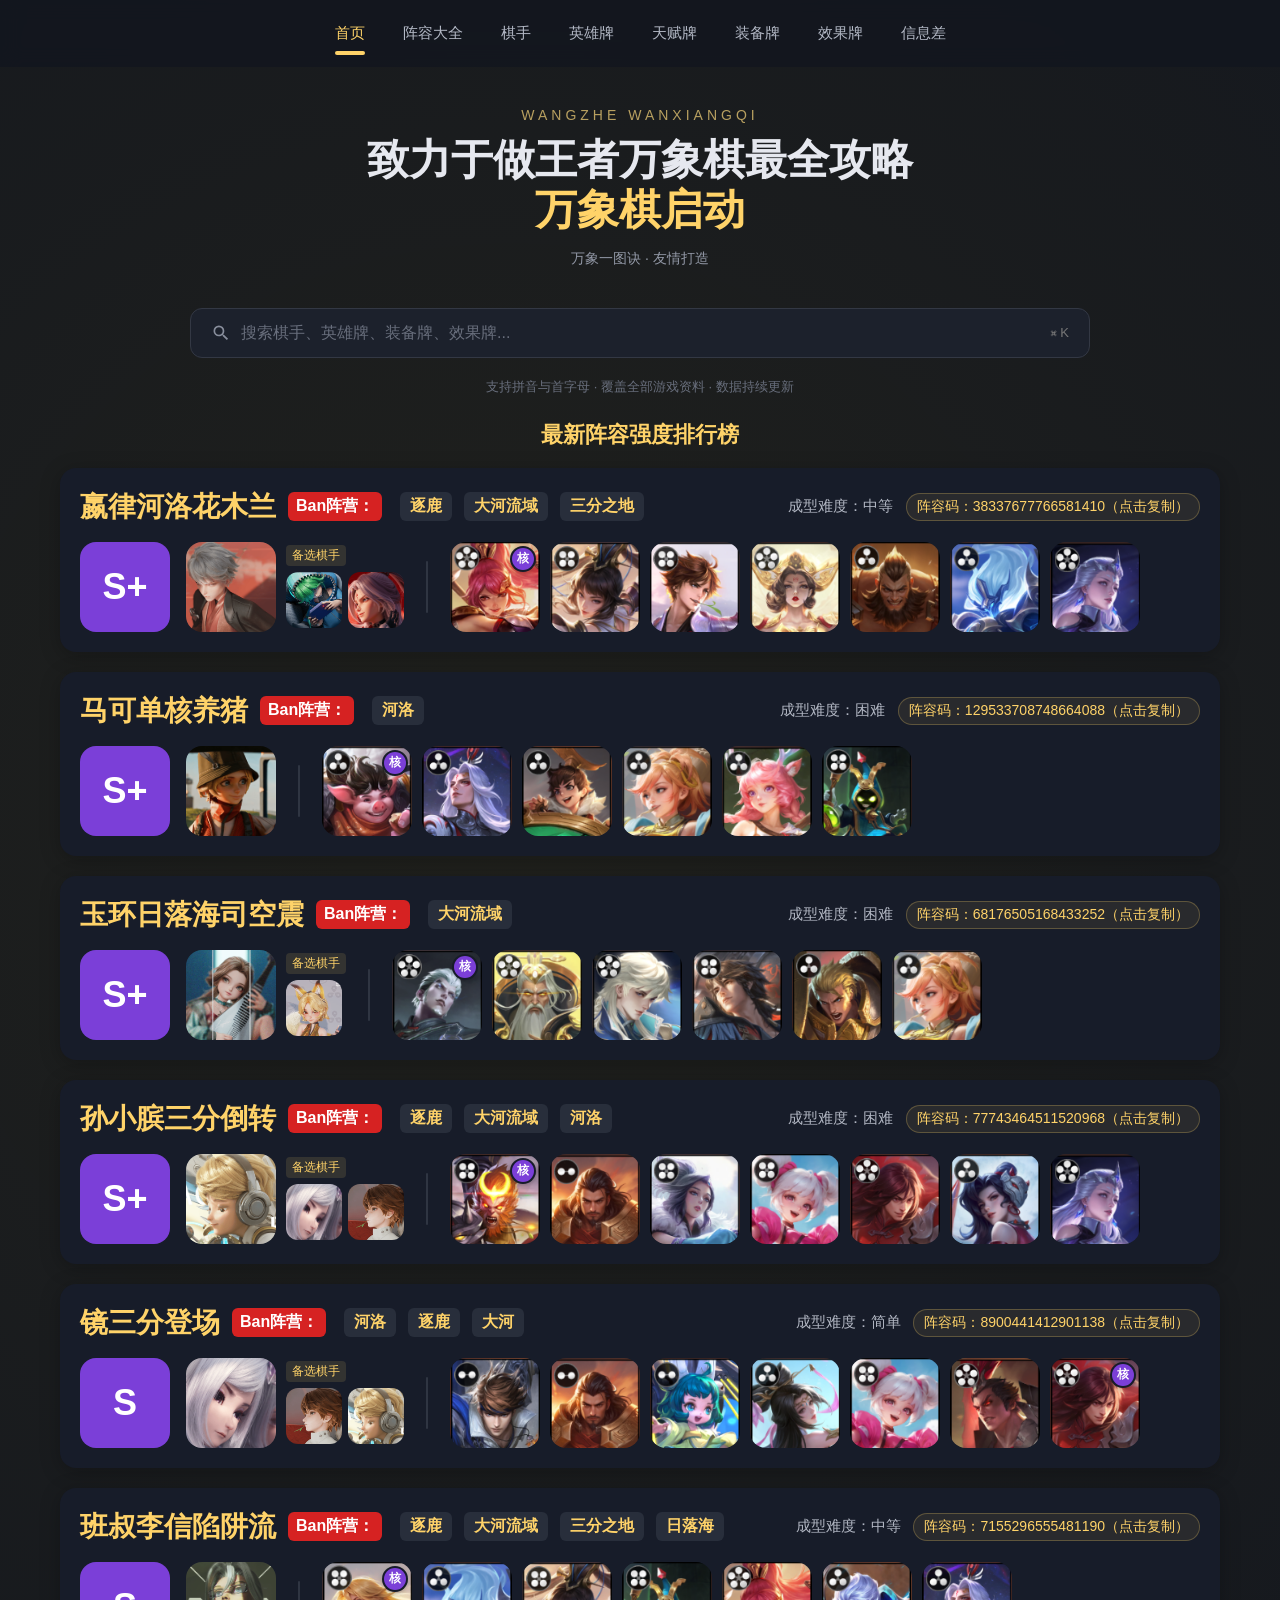
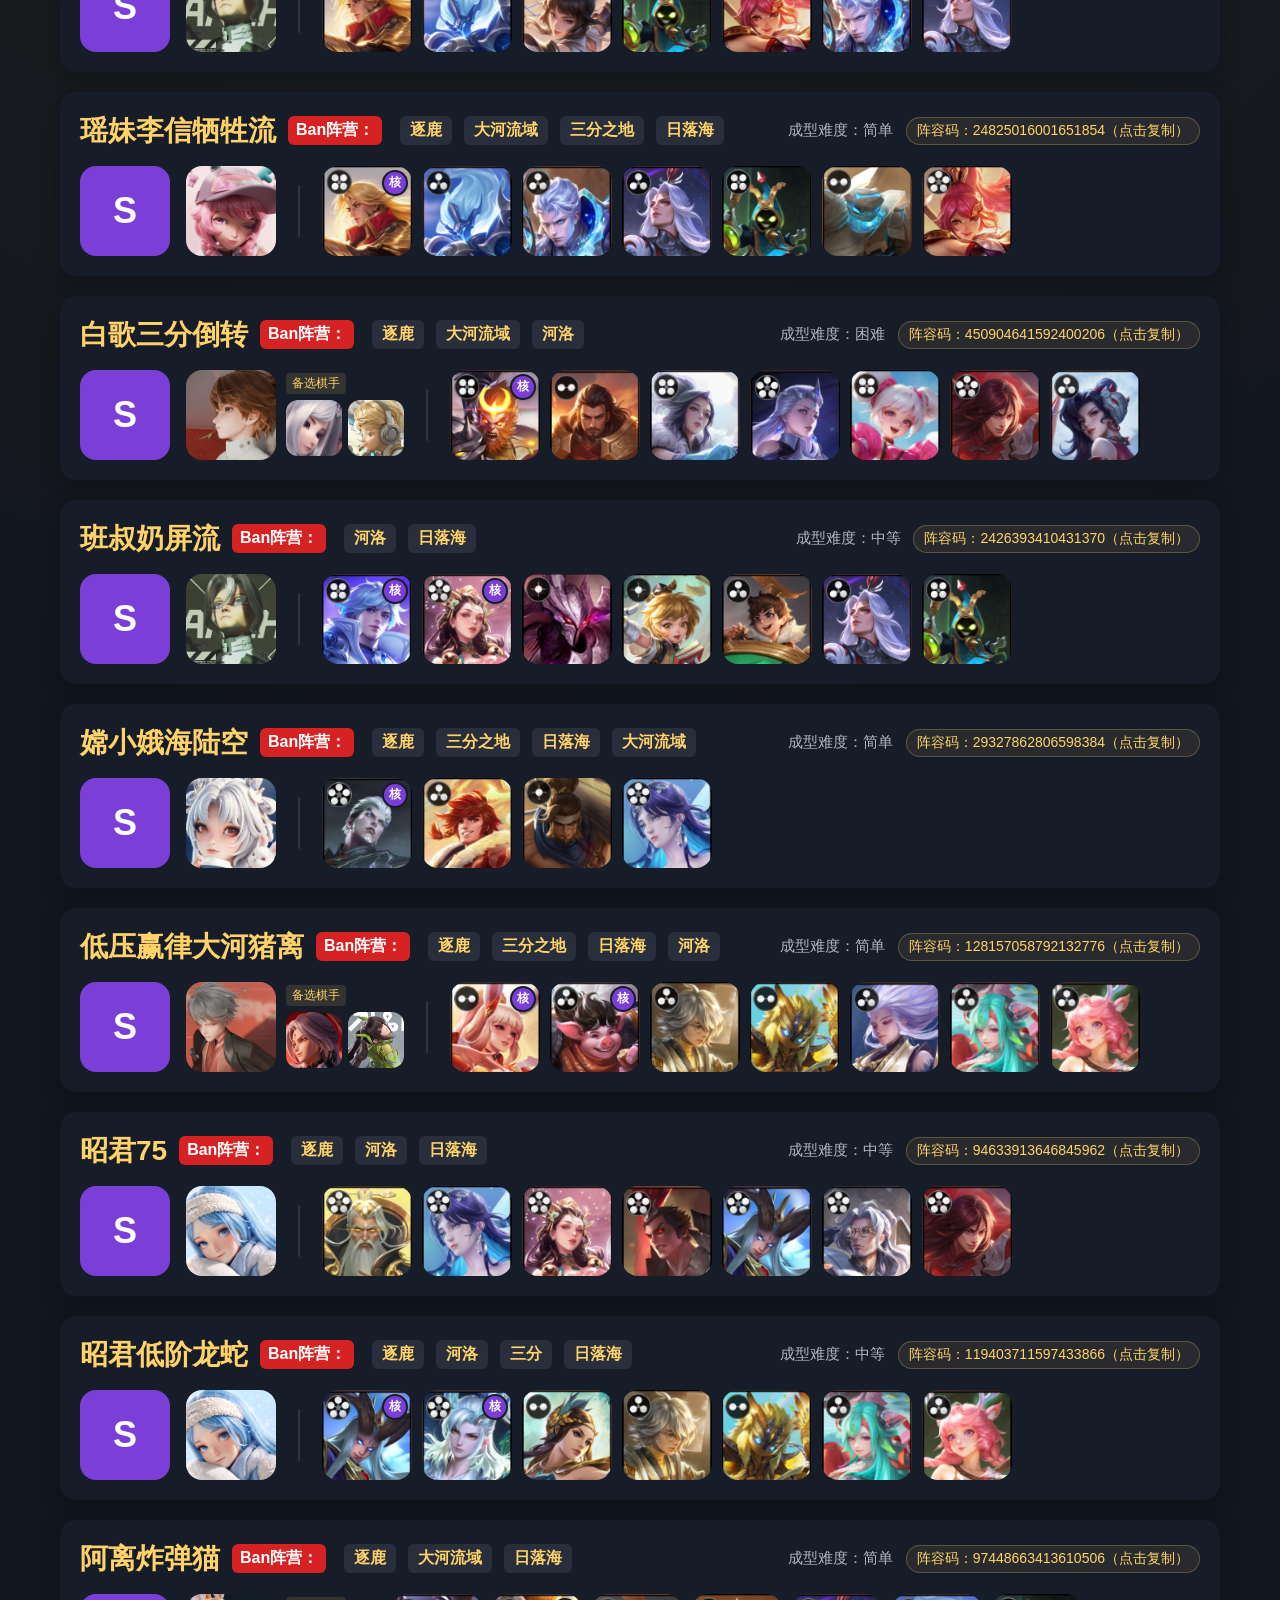
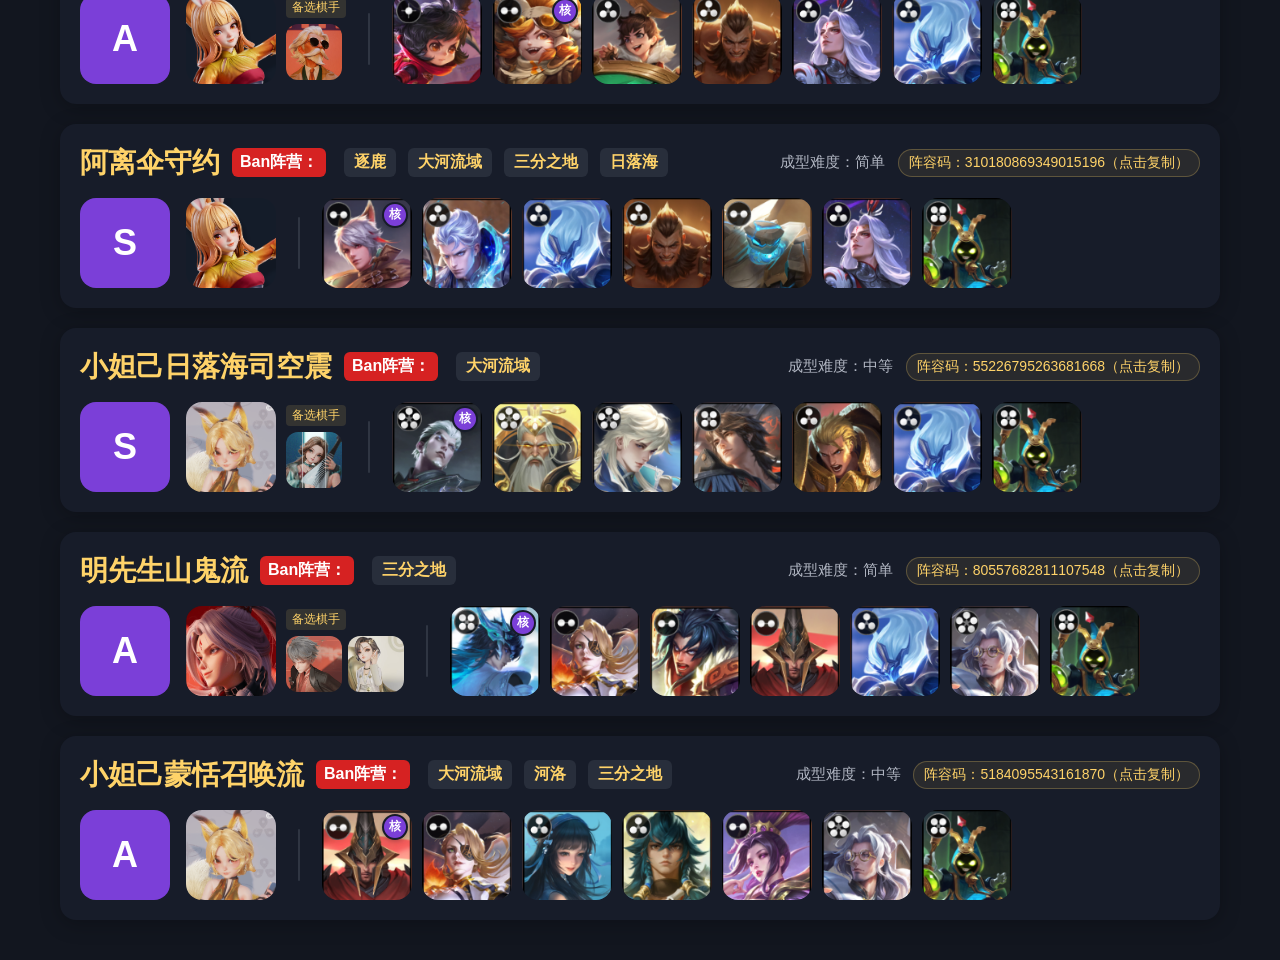
==== index.html @ 44d47d90 "Update index.html" ====
<!DOCTYPE html>
<html lang="zh-CN">
<head>
    <meta charset="UTF-8">
    <meta name="viewport" content="width=device-width, initial-scale=1.0">
    <title>王者万象棋 - 万象一图诀</title>
    <base href="./">
    <style>
        * {
            margin: 0;
            padding: 0;
            box-sizing: border-box;
            font-family: "PingFang SC", "Microsoft YaHei", sans-serif;
        }
        body {
            background-color: #12161f;
            color: #e6e8ef;
            background-image:
                radial-gradient(circle at 40% 20%, rgba(204, 164, 0, 0.08), transparent 45%);
            min-height: 100vh;
        }
        /* 顶部导航栏 */
        .top-nav-wrap {
            display: flex;
            align-items: center;
            justify-content: center;
            gap: 6px;
            padding: 16px 20px;
            background-color: rgba(18, 22, 31, 0.75);
            backdrop-filter: blur(10px);
            position: sticky;
            top:0;
            z-index:99;
        }
        .top-nav-wrap a {
            text-decoration: none;
            color: #b4b9c6;
            padding: 8px 16px;
            border-radius: 8px;
            font-size: 15px;
            transition: all 0.2s;
        }
        .top-nav-wrap a:hover {
            color: #ffd369;
            background-color: rgba(255,211,105,0.08);
        }
        .top-nav-wrap a.active {
            color: #ffd369;
            position: relative;
        }
        .top-nav-wrap a.active::after{
            content:'';
            position:absolute;
            left:16px;
            right:16px;
            bottom:-4px;
            height:4px;
            background:#ffd369;
            border-radius:99px;
        }
        .container {
            max-width: 1200px;
            margin: 0 auto;
            padding: 40px 20px;
            text-align: center;
        }
        .subtitle-tag {
            color: #b8a060;
            letter-spacing: 4px;
            font-size:14px;
            margin-bottom:12px;
        }
        h1 {
            font-size: 42px;
            line-height: 1.2;
            font-weight: 600;
        }
        .yellow-text {
            color: #ffd369;
        }
        .desc-line {
            color:#9298a6;
            margin:14px 0 40px;
            font-size:14px;
        }
        /* 搜索框 */
        .search-box {
            display:flex;
            align-items:center;
            width: min(900px, 100%);
            margin:0 auto 20px;
            background: #1c212c;
            border: 1px solid #333844;
            border-radius:12px;
            padding:14px 20px;
        }
        .search-box input {
            flex:1;
            background:transparent;
            border:none;
            outline:none;
            color:#e6e8ef;
            font-size:16px;
            padding-left:10px;
        }
        .search-box input::placeholder {
            color:#686e7c;
        }
        .search-hint {
            color:#686e7c;
            font-size:13px;
            margin-bottom:24px;
        }
        .lineup-list {
            display: flex;
            flex-direction: column;
            gap:20px;
        }
        .ban-sep {
            color:#9aa0b0;
            margin:0 4px;
            font-size:16px;
        }
        .ban-title-tag {
            background:#d92424;
            color:#ffffff;
            padding:4px 10px;
            border-radius:8px;
            font-size:16px;
            font-weight:bold;
            margin-right:6px;
        }
        /* 阵容卡片 */
        .lineup-card {
            background: #171c29;
            border-radius: 16px;
            padding: 20px;
            cursor: pointer;
            transition: 0.3s ease;
            box-shadow: 0 4px 20px rgba(0,0,0,0.25);
        }
        .lineup-card:hover {
            transform: translateY(-4px);
            box-shadow: 0 10px 30px rgba(255, 211, 105, 0.15);
        }

        /* 【上层：文字信息行】 */
        .lineup-info-top {
            display: flex;
            align-items: center;
            gap:12px;
            flex-wrap: nowrap;
            margin-bottom:16px;
        }
        .lineup-name {
            font-size:28px;
            font-weight:bold;
            color:#ffd369;
            white-space: nowrap;
        }
        .ban-title-tag {
            background-color:#d62222;
            color:#fff;
            padding:4px 8px;
            border-radius:6px;
            font-weight:bold;
        }
        .ban-item {
            padding:4px 10px;
            background:#282e3b;
            border-radius:6px;
            color:#ffd369;
            font-weight: 700;
        }
        .lineup-meta {
            color:#b1b6c2;
            font-size:15px;
            margin-left:auto;
            white-space: nowrap;
        }
               .copy-code {
            display: inline-flex;
            align-items: center;
            gap:6px;
            font-size: 14px;
            color: #ffd369;
            background: rgba(255, 211, 105, 0.08);
            border: 1px solid rgba(255, 211, 105, 0.25);
            padding: 4px 10px;
            border-radius: 999px;
            cursor: pointer;
            white-space: nowrap;
            transition: all 0.2s;
        }
        .copy-code:hover {
            background: rgba(255, 211, 105, 0.16);
            text-decoration: none;
        }
        .copy-code.copied {
            border-color: #39d977;
            background: rgba(57, 217, 119, 0.12);
            color: #69ff94;
        }
        .copy-normal, .copy-success {
            display: inline-flex;
            align-items: center;
            gap:4px;
        }
        .copy-success {
            display: none;
        }
        .copy-code.copied .copy-normal {
            display: none;
        }
        .copy-code.copied .copy-success {
            display: inline-flex;
        }

        /* 【下层：横向一行：强度 + 棋手组 + 英雄组】 */
        .lineup-bottom-row {
            display: flex;
            align-items: center;
            gap:16px;
        }
        /* S+强度方块 */
        .lineup-rank {
            width:90px;
            height:90px;
            flex-shrink:0;
            background:#7b3fd8;
            border-radius:16px;
            display:flex;
            align-items:center;
            justify-content:center;
            font-size:36px;
            font-weight:900;
            color:#fff;
        }
        /* 棋手区域：主棋手 + 备选棋手 */
        .player-group {
            display:flex;
            align-items:center;
            gap:10px;
            flex-shrink:0;
        }
        .main-player {
            width:90px;
            height:90px;
            border-radius:16px;
            overflow:hidden;
        }
        .main-player img {
            width:100%;
            height:100%;
            object-fit:cover;
        }
        .alternate-col {
            display:flex;
            flex-direction:column;
            gap:6px;
        }
        .alternate-player-label {
            background:rgba(255,211,105,0.12);
            color:#ffd369;
            font-size:12px;
            padding:2px 6px;
            border-radius:4px;
            text-align:center;
            width:fit-content;
        }
        .alternate-wrap {
            display:flex;
            gap:6px;
        }
        .alt-player {
            width:56px;
            height:56px;
            border-radius:12px;
            overflow:hidden;
        }
        .alt-player img {
            width:100%;
            height:100%;
            object-fit:cover;
        }
        /* 分割线样式 */
        .hero-divider {
            width: 2px;
            height: 52px;
            background: #2f3542;
            border-radius: 1px;
            flex-shrink: 0;
            margin:0 6px;
        }
        /* 英雄区域，自动占满剩余宽度 */
        .hero-row {
            display:flex;
            gap:10px;
            flex:1;
            justify-content:flex-start;
            align-items:center;
        }
        .mini-hero {
            width:90px;
            height:90px;
            border-radius:16px;
            overflow:hidden;
            position:relative;
            flex-shrink:0;
        }
        .mini-hero img {
            width:100%;
            height:100%;
            object-fit:cover;
        }
      .mini-hero.core::after {
    content:"核";
    position:absolute;
    top: 6px;
    right: 6px;
    width:22px;
    height:22px;
    background:#7b3fd8;
    color:#fff;
    font-size:12px;
    font-weight:800;
    border-radius:50%;
    display:flex;
    align-items:center;
    justify-content:center;
    z-index: 20;
    box-shadow: 0 0 0 2px #171c29, 0 2px 6px rgba(0, 0, 0, 0.4);
}

        /* ====================== 弹窗样式（和lineup.html完全一致） ====================== */
        .modal {
            position: fixed;
            inset: 0;
            background: rgba(0, 0, 0, 0.78);
            display: none;
            align-items: center;
            justify-content: center;
            z-index: 999;
            padding: 20px;
            backdrop-filter: blur(4px);
        }
        .modal-content {
            width: min(860px, 100%);
            background: #171a23;
            border: 1px solid #2a2f3d;
            border-radius: 18px;
            max-height: 92vh;
            overflow-y: auto;
            padding: 24px 28px;
            box-shadow: 0 20px 60px rgba(0, 0, 0, 0.5);
        }
        .modal-close {
            float: right;
            color: #7c8292;
            font-size: 28px;
            cursor: pointer;
            transition: 0.2s;
            line-height: 1;
        }
        .modal-close:hover {
            color: #ffd369;
        }
        .modal-top-info {
            display:flex;
            align-items:center;
            gap:14px;
            margin-bottom:18px;
        }
        .player-avatar {
            width:70px;
            height:70px;
            border-radius:14px;
            object-fit:cover;
        }
        .info-text h2 {
            color:#ffd369;
            font-size:24px;
            margin-bottom:4px;
        }
        .modal-sub {
            color:#9aa0b0;
            font-size:14px;
        }
        .modal-block {
            background: #1c212c;
            border: 1px solid #282d38;
            border-radius: 14px;
            padding: 16px 18px;
            margin-bottom: 16px;
        }
        .modal-block h4 {
            color: #ffd369;
            font-size: 15px;
            font-weight: 800;
            margin-bottom: 12px;
        }
        .empty-text {
            color:#686e7c;
        }
        .mini-hero-modal {
            width:82px;
            height:82px;
            border-radius:10px;
            overflow:hidden;
            position:relative;
            flex-shrink:0;
        }
        .mini-hero-modal img {
            width:100%;
            height:100%;
            object-fit:cover;
        }
        .mini-hero-modal.core {
            position: relative;
        }
        .mini-hero-modal.core::after {
            content: "核";
            position: absolute;
            top: -10px;
            right: -14px;
            width: 22px;
            height: 22px;
            background: #7b3fd8;
            color: #fff;
            font-size: 11px;
            font-weight: 800;
            border-radius: 50%;
            display: flex;
            align-items: center;
            justify-content: center;
            z-index: 3;
            box-shadow: 0 0 0 2px #171a23;
        }
        .hero-row-modal {
            display:flex;
            gap:12px;
            flex-wrap:wrap;
        }
        .equip-pill {
            width:44px;
            height:44px;
            border-radius:12px;
            overflow:hidden;
            border:1px solid #333844;
            background:#282e3b;
            flex-shrink:0;
        }
        .equip-pill img {
            width:100%;
            height:100%;
            object-fit:cover;
        }
        .equip-list {
            display:flex;
            gap:10px;
            flex-wrap:wrap;
        }
        .code-text {
            color:#ffd369;
            cursor:pointer;
        }
        .code-text:hover {
            text-decoration:underline;
        }
        /* 阵容组成：头像+下方名字 */
        .lineup-hero-row {
            display: flex;
            gap:12px;
            flex-wrap: wrap;
        }
        .lineup-hero-item {
            display: flex;
            flex-direction: column;
            align-items: center;
            gap:4px;
        }
        .hero-name-text {
            font-size:12px;
            color:#c7cad4;
        }
        /* 功能性英雄：左头像，右名称+描述 */
        .func-hero-list {
            display:flex;
            flex-direction: column;
            gap:14px;
        }
        .func-hero-item {
            display:flex;
            align-items: flex-start;
            gap:12px;
        }
        .func-info {
            flex:1;
        }
        .func-name {
            color:#ffd369;
            font-size:15px;
            font-weight:bold;
            margin-bottom:3px;
        }
        .func-desc {
            font-size:15px;
            color:#ffffff;
            line-height:1.7;
        }
        /* ===== 装备选择：首选、备选左右并排，不再上下分行 ===== */
        .equip-area {
          background: #1c212c;
          border: 1px solid #282d38;
          border-radius: 14px;
          padding: 16px 18px;
          margin-bottom: 16px;
        }
        .equip-area-title {
          display: flex;
          align-items: center;
          gap: 8px;
          color: #ffd369;
          font-size: 15px;
          font-weight: 800;
          margin-bottom: 14px;
        }
        .equip-area-title::before {
          content: "|";
          color: #ffd369;
          font-weight: 900;
        }
        .equip-main-row {
          display: flex;
          align-items: center;
          gap: 18px;
        }
        .equip-main-hero {
          display: flex;
          flex-direction: column;
          align-items: center;
          gap: 6px;
          flex-shrink: 0;
        }
        .equip-main-hero .mini-hero-modal {
          width: 82px;
          height: 82px;
          border-radius: 16px;
          border: 1px solid #333844;
          overflow: hidden;
          background: #282e3b;
        }
        .equip-main-hero .mini-hero-modal img {
          width: 100%;
          height: 100%;
          object-fit: cover;
        }
        .equip-main-hero .hero-name-text {
          font-size: 12px;
          color: #cfd3de;
        }
        /* 右侧：首选和备选左右并排 */
        .equip-side {
          flex: 1;
          display: flex;
          align-items: center;
          gap: 28px;
          min-width: 0;
        }
        .equip-group {
          display: flex;
          align-items: center;
          gap: 12px;
        }
        .equip-group-label {
          color: #ffd369;
          font-size: 14px;
          font-weight: 800;
          white-space: nowrap;
        }
        .equip-list-row {
          display: flex;
          align-items: center;
          gap: 12px;
          flex-wrap: nowrap;
        }
        .equip-pill {
          width: 44px;
          height: 44px;
          border-radius: 12px;
          border: 1px solid #333844;
          background: #282e3b;
          overflow: hidden;
          flex-shrink: 0;
        }
        .equip-pill img {
          width: 100%;
          height: 100%;
          object-fit: cover;
          display: block;
        }
        /* ====== 运营节奏文字统一为注意事项样式 ====== */
        .run-stage-list {
            display: flex;
            flex-direction: column;
            gap: 14px;
        }
        .stage-block {
            background: #1c212c;
            border: 1px solid #282d38;
            border-radius: 14px;
            padding: 16px 18px;
        }
        .stage-title {
            margin-bottom: 10px;
        }
        .run-stage-tag {
            display: inline-block;
            padding: 5px 14px;
            border-radius: 8px;
            background: linear-gradient(135deg, #ffd369, #ffb020);
            color: #12161f;
            font-size: 14px;
            font-weight: 800;
            box-shadow: 0 4px 10px rgba(255, 176, 32, 0.35);
            letter-spacing: 1px;
        }
        /* 运营节奏英雄图标：一排最多7个，左对齐，固定尺寸 */
        .stage-heroes {
            display: flex;
            flex-wrap: wrap;
            justify-content: flex-start;
            gap: 12px;
            align-items: flex-start;
            margin-bottom: 10px;
        }
        .hero-pill.small {
            width: 82px;
            height: 82px;
            border-radius: 10px;
            overflow: hidden;
            flex-shrink: 0;
        }
        .hero-pill.small img {
            width: 100%;
            height: 100%;
            object-fit: cover;
            display: block;
        }
        /* 运营节奏正文：跟注意事项保持一致 */
        .stage-desc {
            color: #f2f4fa;
            line-height: 1.7;
            font-size: 16px;
            margin: 0;
            padding: 0;
        }
        /* 注意事项原有样式保持，只做对齐 */
        .notice-list {
            padding-left: 22px;
            margin: 8px 0;
        }
        .notice-list li {
            color: #f2f4fa;
            line-height: 1.7;
            font-size: 16px;
            margin-bottom: 8px;
            word-break: break-word;
        }
        .position-image-box img {
            max-width:100%;
            border-radius:12px;
        }
        .position-image-placeholder {
            text-align:center;
            color:#686e7c;
            padding:20px;
        }
        /* 弹窗滚动条 */
        .modal-content::-webkit-scrollbar {
            width: 8px;
        }
        .modal-content::-webkit-scrollbar-thumb {
            background: #333844;
            border-radius: 4px;
        }
        .modal-content::-webkit-scrollbar-thumb:hover {
            background: #ffd369;
        }
        .name-code-row {
            display: flex;
            align-items: center;
            gap: 14px;
            flex-wrap: wrap;
        }
        .name-code-row h2 {
            margin: 0;
            font-size: 24px;
            color: #ffd369;
        }
        .name-code-row .code-text {
            display: inline-flex;
            align-items: center;
            gap:6px;
            font-size: 14px;
            color: #ffd369;
            background: rgba(255, 211, 105, 0.08);
            border: 1px solid rgba(255, 211, 105, 0.25);
            padding: 4px 10px;
            border-radius: 999px;
            cursor: pointer;
            white-space: nowrap;
            transition: all 0.2s;
        }
        .name-code-row .code-text:hover {
            background: rgba(255, 211, 105, 0.16);
        }
        .name-code-row .code-text.copied {
            border-color: #39d977;
            background: rgba(57, 217, 119, 0.12);
            color: #69ff94;
        }
        .code-normal, .code-success {
            display: inline-flex;
            align-items: center;
            gap:4px;
        }
        .code-success {
            display: none;
        }
        .code-text.copied .code-normal {
            display: none;
        }
        .code-text.copied .code-success {
            display: inline-flex;
        }
        /* 天赋推荐：一个统一底框包裹，内部三列 */
        .talent-board {
            background: #1e232f;
            border: 1px solid #383e4c;
            border-radius: 14px;
            padding: 16px;
            display: flex;
            justify-content: flex-start;
        }
        .talent-three-col {
            display: grid;
            grid-template-columns: repeat(3, 180px);
            gap: 16px;
            justify-content: flex-start;
            align-items: flex-start;
        }
        .talent-col-block {
            display: flex;
            flex-direction: column;
            align-items: flex-start;
            gap: 12px;
            width: 100%;
        }
        .talent-col-title {
            font-size: 14px;
            font-weight: bold;
            color: #ffd369;
            padding: 5px 12px;
            border-radius: 8px;
            display: inline-block;
            width: fit-content;
        }
        .talent-col-tong .talent-col-title {
            background: #70543c;
            color: #ffddb0;
        }
        .talent-col-yin .talent-col-title {
            background: #787c84;
            color: #e8ebf0;
        }
        .talent-col-jin .talent-col-title {
            background: #b88600;
            color: #fff8e0;
        }
        /* 重点修改：卡片横向自动换行 */
        .talent-col-cards {
            display: flex;
            flex-direction: row;
            flex-wrap: wrap;
            gap: 12px;
        }
        .talent-card-full {
            background: #1e232f;
            border-radius: 14px;
            overflow: hidden;
            border: 1px solid #383e4c;
            display: flex;
            flex-direction: column;
            width: 100%;
            max-width: 160px;
            margin: 0;
        }
        .talent-card-imgbox {
            width: 100%;
            display: flex;
            align-items: center;
            justify-content: center;
            background: #252b38;
            padding: 10px;
        }
        .talent-card-imgbox img {
            width: 100%;
            height: auto;
            object-fit: contain;
        }
        .talent-card-name {
            text-align: center;
            padding: 6px 0;
            color: #ffd369;
            font-weight: bold;
            font-size: 15px;
            background: #222733;
        }
        /* 效果牌卡片样式 */
        .effect-three-col {
            display: grid;
            grid-template-columns: repeat(auto-fill, minmax(160px,1fr));
            gap:12px;
        }
        .effect-card-full {
            background: #1e232f;
            border-radius: 14px;
            overflow: hidden;
            border: 1px solid #383e4c;
            display: flex;
            flex-direction: column;
        }
        .effect-card-imgbox {
            width: 100%;
            display: flex;
            align-items: center;
            justify-content: center;
            background: #252b38;
            padding: 6px;
        }
        .effect-card-imgbox img {
            width: 100%;
            height: auto;
            object-fit: contain;
        }
        .effect-card-name {
            text-align: center;
            padding: 4px 0;
            color: #ffd369;
            font-weight: bold;
            font-size: 14px;
            background: #222733;
        }
        /* 解锁弹窗 */
        #lockModal{
            position:fixed;
            inset:0;
            background:rgba(0,0,0,0.75);
            z-index:9999;
            display:flex;
            align-items:center;
            justify-content:center;
            display: none;
        }
        #lockModal.show{
            display:flex;
        }
        #lockModal .lock-inner{
            background:#171a23;
            border:1px solid #2a2f3d;
            border-radius:18px;
            padding:28px;
            width:min(420px,90%);
        }
        #lockModal h3{
            color:#ffd369;
            margin-bottom:16px;
            text-align:center;
        }
        #lockModal p{
            color:#b4b9c6;
            margin-bottom:14px;
            text-align:center;
        }
        #lockModal #codeInput{
            width:100%;
            padding:12px 14px;
            background:#1c212c;
            border:1px solid #333844;
            border-radius:10px;
            color:#fff;
            outline:none;
            margin-bottom:14px;
        }
        #lockModal #tipText{
            color:#ff7777;
            font-size:14px;
            margin-bottom:14px;
            text-align:center;
        }
        #lockModal #unlockBtn{
            width:100%;
            padding:12px;
            background:#ffd369;
            color:#12161f;
            border:none;
            border-radius:10px;
            font-weight:bold;
            cursor:pointer;
        }
    </style>
</head>
<body>
<div id="mainContent">
    <div class="top-nav-wrap">
        <a href="./index.html" class="active">首页</a>
        <a href="./lineup.html">阵容大全</a>
        <a href="./player.html">棋手</a>
        <a href="./hero-card.html">英雄牌</a>
        <a href="./talent.html">天赋牌</a>
        <a href="./equip.html">装备牌</a>
        <a href="./effect.html">效果牌</a>
        <a href="./info-gap.html">信息差</a>
    </div>
    <div class="container">
        <div class="subtitle-tag">WANGZHE WANXIANGQI</div>
        <h1>致力于做王者万象棋最全攻略
            <br>
            <span class="yellow-text">万象棋启动</span>
        </h1>
        <div class="desc-line">万象一图诀 · 友情打造</div>
        <div class="search-box">
            <svg width="20" height="20" viewBox="0 0 24 24" fill="#888e9c">
                <path d="M15.5 14h-.79l-.28-.27A6.471 6.471 0 0016 9.5 6.5 6.5 0 109.5 16c1.61 0 3.09-.59 4.23-1.57l.27.28v.79l5 4.99L20.49 19l-4.99-5zm-6 0C7.01 14 5 11.99 5 9.5S7.01 5 9.5 5 14 7.01 14 9.5 11.99 14 9.5 14z"/>
            </svg>
            <input type="text" placeholder="搜索棋手、英雄牌、装备牌、效果牌...">
            <span style="color:#777; font-size:13px;">⌘ K</span>
        </div>
        <div class="search-hint">支持拼音与首字母 · 覆盖全部游戏资料 · 数据持续更新</div>
        <div style="margin: 0 0 10px;">
            <h3 style="font-size:22px;color:#ffd369;margin-bottom:18px;text-align:center;">最新阵容强度排行榜</h3>
        </div>
        <!-- 修改这里的数字，逗号分隔，就是首页要展示的阵容ID -->
        <div id="homeShowIdList" style="display:none">1,7,2,3,77,8,9,10,13,11,17,5,6,60,12,18,39,30</div>
        <div class="lineup-list" id="homeTopList"></div>
    </div>
    <script src="./app.js"></script>
    <script>
        (function(){
            const navLinks = document.querySelectorAll('.top-nav-wrap a');
            const currentPath = location.pathname.split('/').pop() || 'index.html';
            navLinks.forEach(link => {
                link.classList.remove('active');
                const href = link.getAttribute('href').replace('./','');
                if(href === currentPath){
                    link.classList.add('active');
                }
            })
        })();
    </script>
    <script>
        let lineupList = [];
        let currentLineup = null;
        let modalDom = null;
        let modalInner = null;
        function closeModal(){
            if(!modalDom) return;
            modalDom.style.display = 'none';
        }

        async function loadLineupJson() {
            try {
                modalDom = document.querySelector('.modal');
                modalInner = document.querySelector('#modalBody');
                modalDom.addEventListener('click', function(e){
                    if(e.target === modalDom){
                        closeModal();
                    }
                })
                const res = await fetch("./lineup.json");
                lineupList = await res.json();
                renderHomeTopRank();
            } catch (err) {
                console.error("加载 lineup.json 失败：", err);
                const wrap = document.getElementById('homeTopList');
                if(wrap) wrap.innerHTML = `<p style="color:#ff8888">❌ 阵容数据加载失败，请检查 lineup.json 文件路径</p>`;
            }
        }

        async function copyCode(ele, rawCode) {
            const realCode = rawCode.split("（")[0];
            try {
                await navigator.clipboard.writeText(realCode)
                ele.classList.add('copied');
                setTimeout(()=>{ele.classList.remove('copied');}, 1800);
            } catch (e) {
                alert("复制失败，请手动复制：" + realCode)
            }
        }

        function buildCard(item){
            const div = document.createElement('div');
            div.className = "lineup-card";
            div.dataset.id = item.id;

            let banHtml = '';
            if(Array.isArray(item["ban位"]) && item["ban位"].length > 0){
                banHtml = `<span class="ban-title-tag">Ban阵营：</span>`
                    + item["ban位"].map(b=>`<span class="ban-item">${b}</span>`).join('');
            }

            let heroHtml = '';
            if(Array.isArray(item.heroList)){
                heroHtml = item.heroList.map(h=>`
             <div class="mini-hero ${h.isCore ? 'core' : ''}">
                 <img src="${h.img}" alt="${h.name}">
             </div>
         `).join('');
            }

            let alternatePlayerHtml = '';
            if(Array.isArray(item.alternatePlayer) && item.alternatePlayer.length > 0){
                alternatePlayerHtml = `
             <div class="alternate-col">
                 <div class="alternate-player-label">备选棋手</div>
                 <div class="alternate-wrap">
                     ${item.alternatePlayer.map((_, idx)=>{
                         const src = item.alternatePlayerImg?.[idx] || "";
                         return `<div class="alt-player"><img src="${src}"></div>`;
                     }).join('')}
             </div>
         </div>
         `;
            }

            div.innerHTML = `
         <div class="lineup-info-top">
             <div class="lineup-name">${item.name}</div>
             ${banHtml}
             <div class="lineup-meta">
                 成型难度：${item.hard} &nbsp;
                 <span class="copy-code" data-code="${item.lineupCode}">
                    <span class="copy-normal">阵容码：${item.lineupCode}</span>
                    <span class="copy-success">✅已复制</span>
                 </span>
             </div>
         </div>
         <div class="lineup-bottom-row">
             <div class="lineup-rank">${item.rank}</div>
             <div class="player-group">
                 <div class="main-player">
                     <img src="${item.playerImg}" alt="">
                 </div>
                 ${alternatePlayerHtml}
             </div>
             <div class="hero-divider"></div>
             <div class="hero-row">
                 ${heroHtml}
             </div>
         </div>
     `;

            const copySpan = div.querySelector('.copy-code');
            copySpan.onclick = (e)=>{
                e.stopPropagation();
                copyCode(copySpan, item.lineupCode);
            }
            div.onclick = ()=>{
                openLineupModal(item);
            }
            return div;
        }
function openLineupModal(item){
    currentLineup = item;

    let heroHtml = '';
    if(Array.isArray(item.heroList)){
        heroHtml = item.heroList.map(h=>`
     <div class="mini-hero-modal ${h.isCore ? 'core' : ''}">
         <img src="${h.img}" alt="${h.name}">
     </div>`
        ).join('');
    }

    let backupHeroHtml = '';
    if(Array.isArray(item.backupHeroList)){
        backupHeroHtml = item.backupHeroList.map(h=>`
     <div class="mini-hero-modal">
         <img src="${h.img}" alt="${h.name}">
     </div>`
        ).join('');
    }

    let functionalHeroHtml = '';
    if(Array.isArray(item.funcHeroList) && item.funcHeroList.length>0){
        functionalHeroHtml = item.funcHeroList.map(h=>`
            <div class="func-hero-item">
                <img class="mini-hero-modal" src="${h.img}" alt="${h.name}">
                <div class="func-info">
                    <div class="func-name">${h.name}</div>
                    <div class="func-desc">${h.desc}</div>
                </div>
            </div>
        `).join('');
    }else{
        functionalHeroHtml = `<p class="empty-text">暂无</p>`;
    }


    let equipFirstHtml = '';
    if(Array.isArray(item.equipFirst)){
        equipFirstHtml = item.equipFirst.map(e=>`
     <div class="equip-pill">
         <img src="${e.img}" alt="${e.name}">
     </div>`
        ).join('');
    }
    let equipSecondHtml = '';
    if(Array.isArray(item.equipSecond)){
        equipSecondHtml = item.equipSecond.map(e=>`
     <div class="equip-pill">
         <img src="${e.img}" alt="${e.name}">
     </div>`
        ).join('');
    }

    let talentTongCardHtml = '';
    if(Array.isArray(item.talentTong) && item.talentTong.length>0){
       talentTongCardHtml = item.talentTong.map(t=>`
    <div class="talent-card-full">
        <div class="talent-card-imgbox">
            <img src="${t.img}" alt="${t.name}">
        </div>
        <div class="talent-card-name">${t.name}</div>
    </div>`).join('');
    }else{
        talentTongCardHtml = `<p class="empty-text">暂无</p>`;
    }
    let talentYinCardHtml = '';
    if(Array.isArray(item.talentYin) && item.talentYin.length>0){
        talentYinCardHtml = item.talentYin.map(t=>`
        <div class="talent-card-full">
            <div class="talent-card-imgbox">
                <img src="${t.img}" alt="${t.name}">
            </div>
            <div class="talent-card-name">${t.name}</div>
        </div>`).join('');
    }else{
        talentYinCardHtml = `<p class="empty-text">暂无</p>`;
    }
    let talentJinCardHtml = '';
    if(Array.isArray(item.talentJin) && item.talentJin.length>0){
        talentJinCardHtml = item.talentJin.map(t=>`
        <div class="talent-card-full">
            <div class="talent-card-imgbox">
                <img src="${t.img}" alt="${t.name}">
            </div>
            <div class="talent-card-name">${t.name}</div>
        </div>`).join('');
    }else{
        talentJinCardHtml = `<p class="empty-text">暂无</p>`;
    }

    let effectCardFullHtml = '';
    if(Array.isArray(item.effectCard) && item.effectCard.length>0){
        effectCardFullHtml = item.effectCard.map(e=>`
    <div class="effect-card-full">
        <div class="effect-card-imgbox">
            <img src="${e.img}" alt="${e.name}">
        </div>
        <div class="effect-card-name">${e.name}</div>
    </div>`).join('');
    }else{
        effectCardFullHtml = `<p class="empty-text">暂无</p>`;
    }

    let runStageHtml = '';
    if(Array.isArray(item.runStage)){
        runStageHtml = item.runStage.map(stage=>{
            let stageHeroHtml = '';
            if(Array.isArray(stage.heroList)){
                stageHeroHtml = stage.heroList.map(h=>`
             <div class="mini-hero-modal ${h.isCore ? 'core' : ''}">
                 <img src="${h.img}" alt="${h.name}">
             </div>`
                ).join('');
            }
            return `
     <div class="stage-block">
         <div class="stage-title"><span class="run-stage-tag">${stage.title}</span></div>
         <div class="stage-heroes">${stageHeroHtml || '<p class="empty-text">无</p>'}</div>
         <p class="stage-desc">${stage.desc}</p>
     </div>
     `;
        }).join('');
    }

    let banModalHtml = '';
    if(Array.isArray(item["ban位"]) && item["ban位"].length>0){
        banModalHtml = `
 <div class="modal-block">
     <h4>BAN阵营</h4>
     <div class="modal-sub">${item["ban位"].join("、")}</div>
 </div>`
    }

    let noticeHtml = "";
    if(Array.isArray(item.notice) && item.notice.length > 0){
        noticeHtml = item.notice.map(n=>`<li>${n}</li>`).join("");
    }else{
        noticeHtml = `<li>无</li>`;
    }

    const coreHero = item.heroList?.find(h=>h.isCore);

    modalInner.innerHTML = `
<span class="modal-close" onclick="closeModal();">×</span>
<div class="modal-top-info">
    <img class="player-avatar" src="${item.playerImg || ''}" alt="${item.player}">
    <div class="info-text">
        <div class="name-code-row">
            <h2>${item.name}</h2>
            <span class="code-text" onclick="copyCode(this, '${item.lineupCode || ''}')">
                <span class="code-normal">阵容码：${item.lineupCode || ''}</span>
                <span class="code-success">✅已复制</span>
            </span>
        </div>
        <div class="modal-sub">强度：${item.rank || ''} ｜ 成型难度：${item.hard || ''}</div>
    </div>
</div>
${banModalHtml}


            <div class="modal-block">
                <h4>阵容组成</h4>
                <div class="hero-row-modal">${heroHtml || '<p class="empty-text">暂无</p>'}</div>
            </div>

            <div class="modal-block">
                <h4>功能性英雄</h4>
                <div class="func-hero-list">
                    ${functionalHeroHtml}
                </div>
            </div>

            <div class="modal-block">
                <h4>打出位/备选</h4>
                <div class="hero-row-modal">${backupHeroHtml || '<p class="empty-text">暂无</p>'}</div>
            </div>

            <div class="equip-area">
                <div class="equip-area-title">装备选择</div>
                <div class="equip-main-row">
                    <div class="equip-main-hero">
                        <div class="mini-hero-modal core">
                            <img src="${coreHero?.img || ''}">
                        </div>
                        <span class="hero-name-text">${coreHero?.name || ''}</span>
                    </div>
                    <div class="equip-side">
                        <div class="equip-group">
                            <span class="equip-group-label">首选</span>
                            <div class="equip-list-row">${equipFirstHtml || '<p class="empty-text">暂无</p>'}</div>
                        </div>
                        <div class="equip-group">
                            <span class="equip-group-label">备选</span>
                            <div class="equip-list-row">${equipSecondHtml || '<p class="empty-text">暂无</p>'}</div>
                        </div>
                    </div>
                </div>
            </div>

            <div class="modal-block">
                <h4>天赋推荐</h4>
                <div class="talent-board">
                    <div class="talent-three-col">
                        <div class="talent-col-block talent-col-tong">
                            <div class="talent-col-title">铜天赋</div>
                            <div class="talent-col-cards">${talentTongCardHtml}</div>
                        </div>
                        <div class="talent-col-block talent-col-yin">
                            <div class="talent-col-title">银天赋</div>
                            <div class="talent-col-cards">${talentYinCardHtml}</div>
                        </div>
                        <div class="talent-col-block talent-col-jin">
                            <div class="talent-col-title">金天赋</div>
                            <div class="talent-col-cards">${talentJinCardHtml}</div>
                        </div>
                    </div>
                </div>
            </div>

            <div class="modal-block">
                <h4>效果牌推荐</h4>
                <div class="effect-three-col">
                    ${effectCardFullHtml}
                </div>
            </div>

            <div class="modal-block">
                <h4>运营阶段</h4>
                <div class="run-stage-list">
                    ${runStageHtml || `<p class="empty-text">暂无运营攻略</p>`}
                </div>
            </div>

            <div class="modal-block">
                <h4>注意事项</h4>
                <ul class="notice-list">
                    ${noticeHtml}
                </ul>
            </div>

            <div class="modal-block">
                <h4>站位参考</h4>
                ${item.positionImage ? `
                    <div class="position-image-box">
                        <img src="${item.positionImage}">
                    </div>
                ` : '<p class="empty-text">暂无站位图</p>'}
            </div>
            `;
    modalDom.style.display = 'flex';
}



        function renderHomeTopRank(){
            const wrap = document.getElementById('homeTopList');
            const idBox = document.getElementById('homeShowIdList');
            wrap.innerHTML = '';
            if(!idBox) return;

            const targetIds = idBox.innerText.split(',')
                .map(s=>Number(s.trim()))
                .filter(n=>!isNaN(n));

            targetIds.forEach(id=>{
                const item = lineupList.find(x=>x.id === id);
                if(!item) return;
                wrap.appendChild(buildCard(item));
            })
        }

        window.addEventListener('load', loadLineupJson);
    </script>
    <!-- 阵容弹窗 -->
<div class="modal" id="detailModal">
    <div class="modal-content">
        <div id="modalBody"></div>
    </div>
</div>

</div>
<!-- 解锁弹窗 -->
<div id="lockModal">
    <div class="lock-inner">
        <h3>访问验证</h3>
        <p>请输入解锁口令</p>
        <input id="codeInput" type="text" placeholder="输入口令">
        <div id="tipText"></div>
        <button id="unlockBtn">确认解锁</button>
    </div>
</div>

</body>
</html>
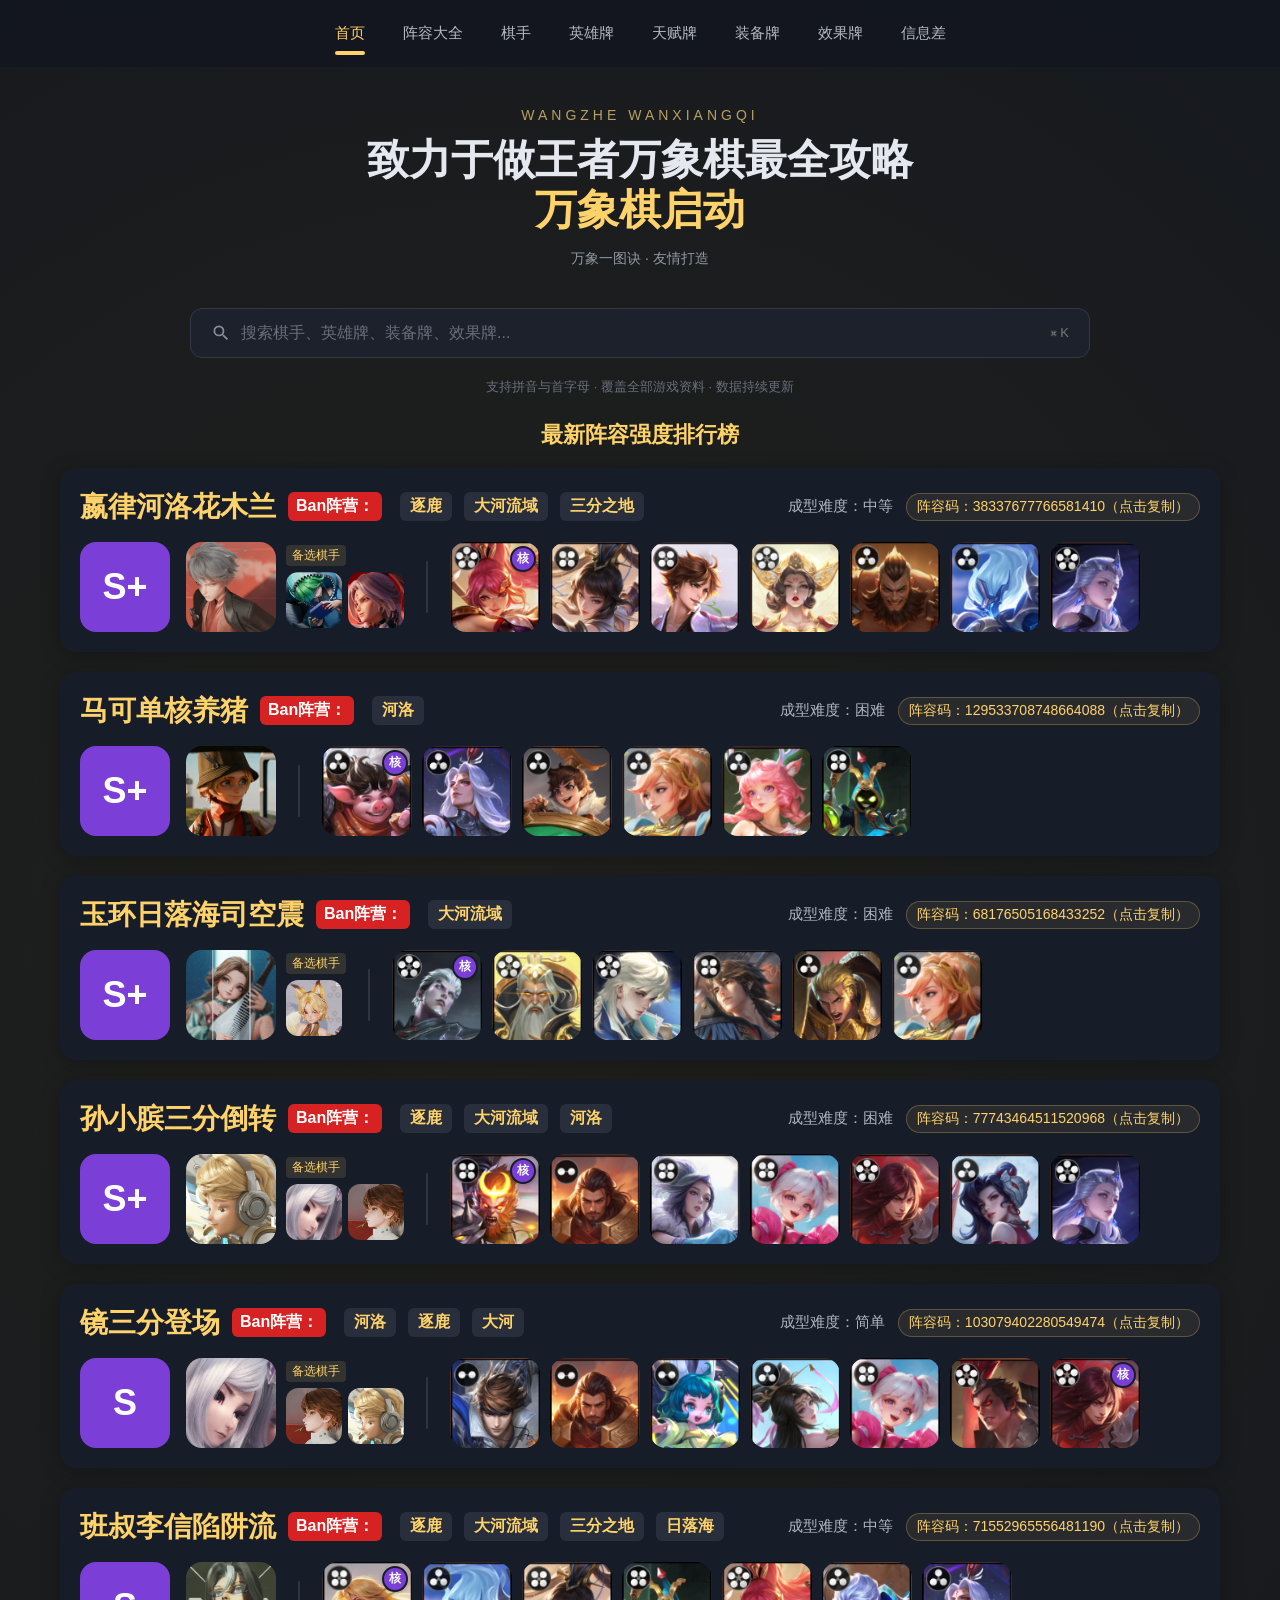
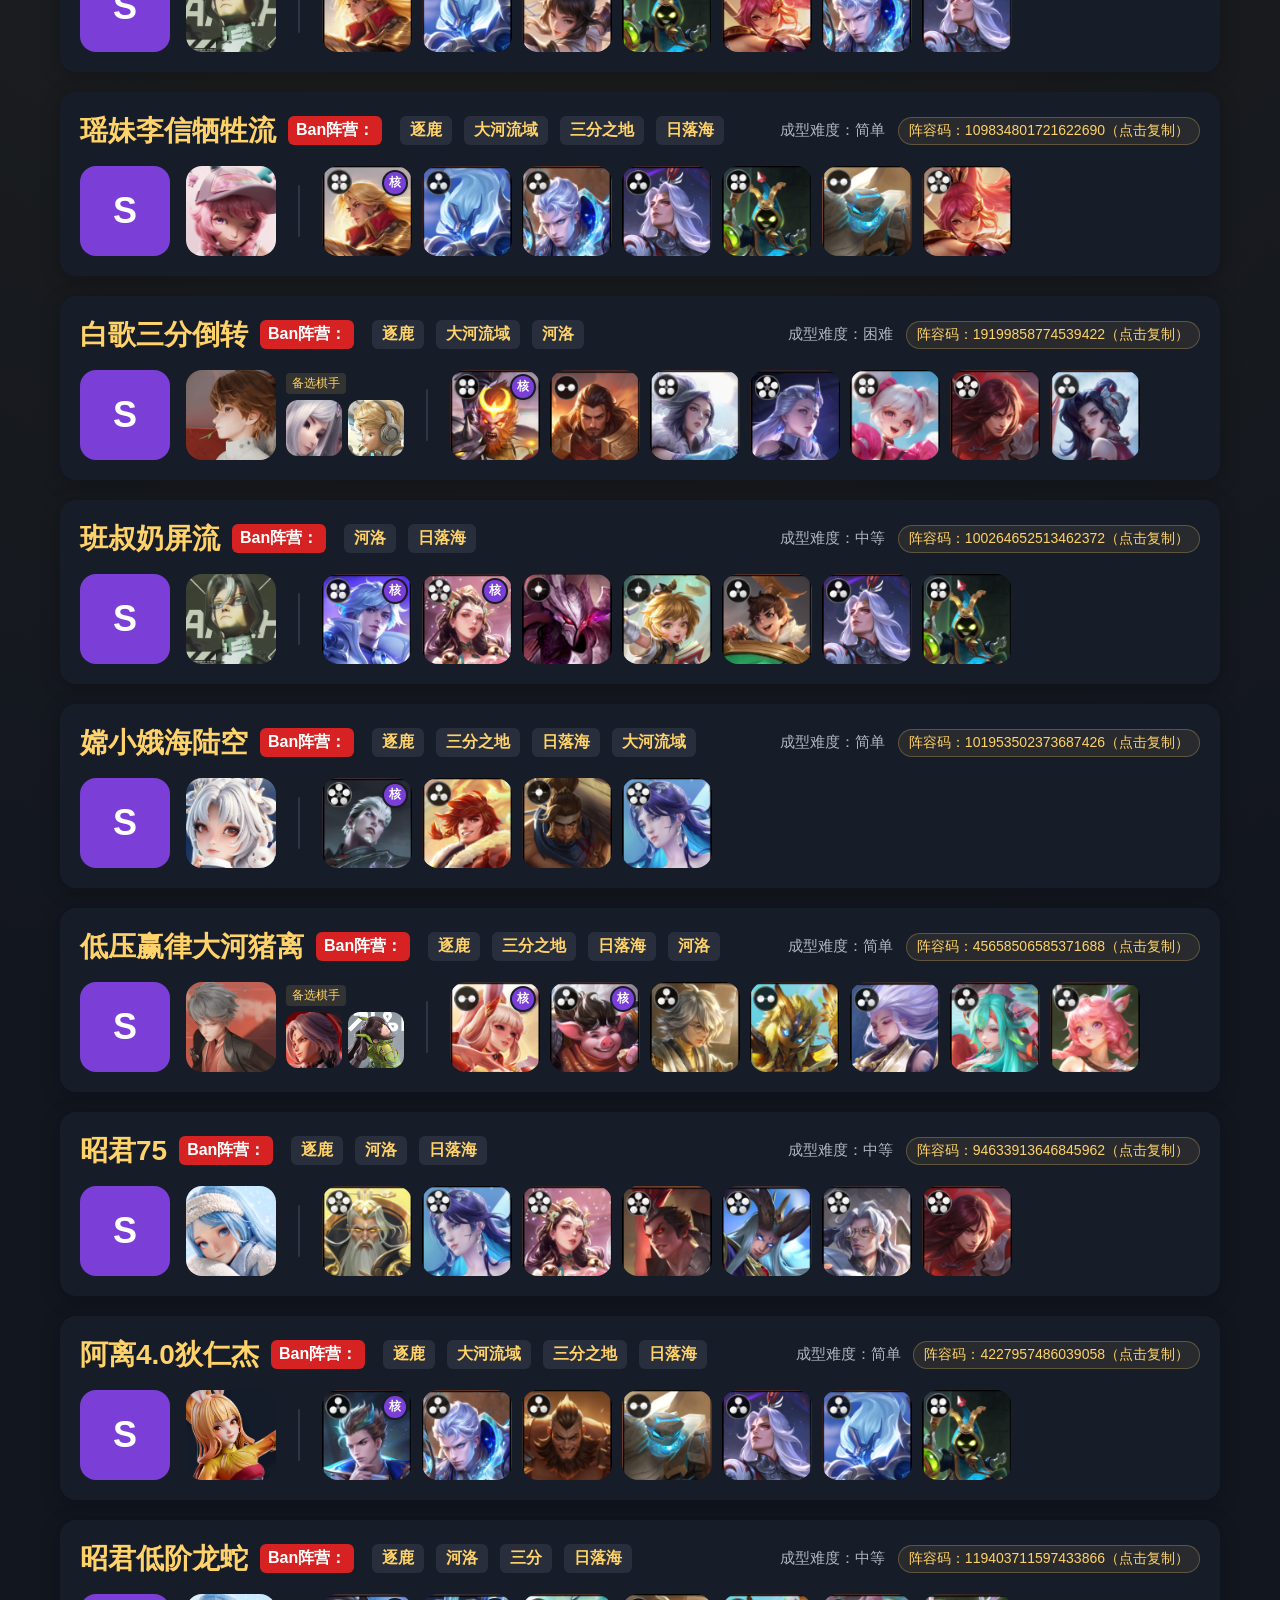
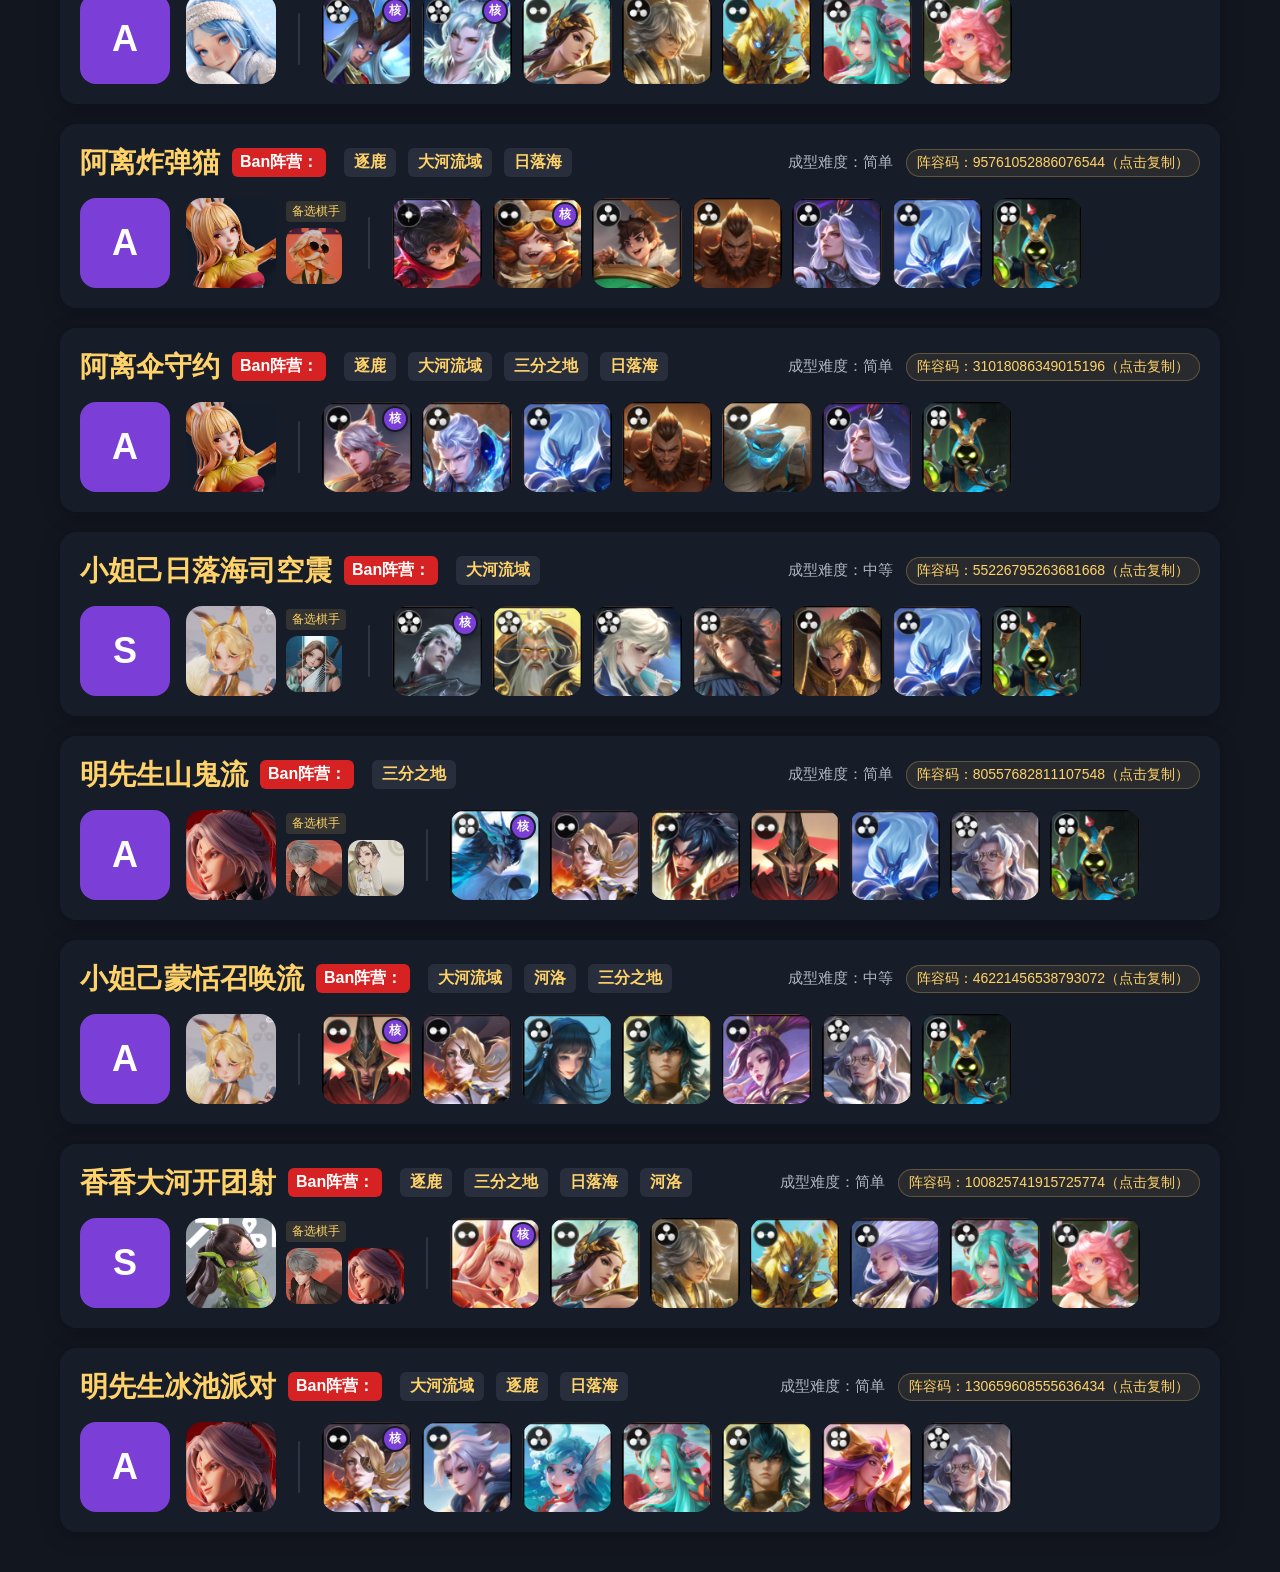
==== commit 57a5c413: "Update index.html" ====
--- a/index.html
+++ b/index.html
@@ -942,7 +942,7 @@
             <h3 style="font-size:22px;color:#ffd369;margin-bottom:18px;text-align:center;">最新阵容强度排行榜</h3>
         </div>
         <!-- 修改这里的数字，逗号分隔，就是首页要展示的阵容ID -->
-        <div id="homeShowIdList" style="display:none">1,7,2,3,77,8,9,10,13,11,17,5,6,60,12,18,39,30</div>
+        <div id="homeShowIdList" style="display:none">1,7,2,3,77,8,9,10,13,11,17,5,23,6,60,12,18,39,30,14,66</div>
         <div class="lineup-list" id="homeTopList"></div>
     </div>
     <script src="./app.js"></script>
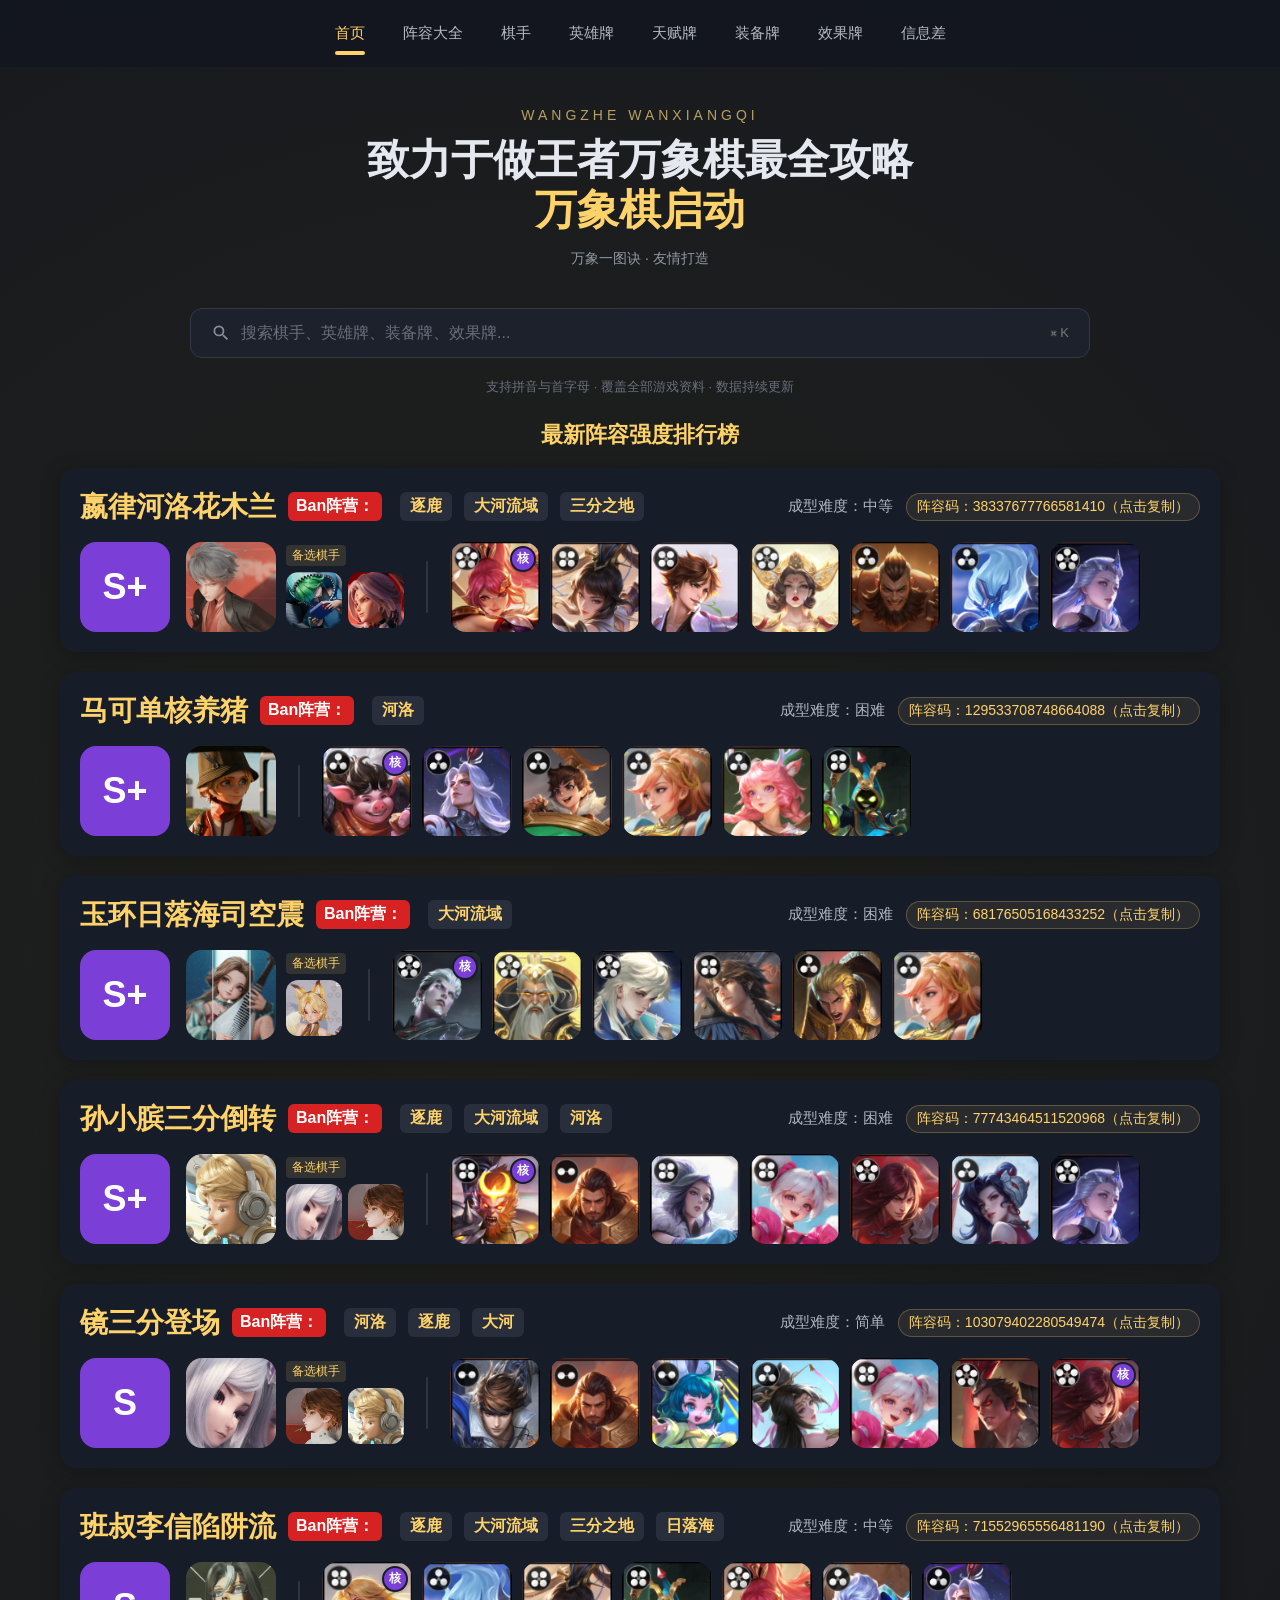
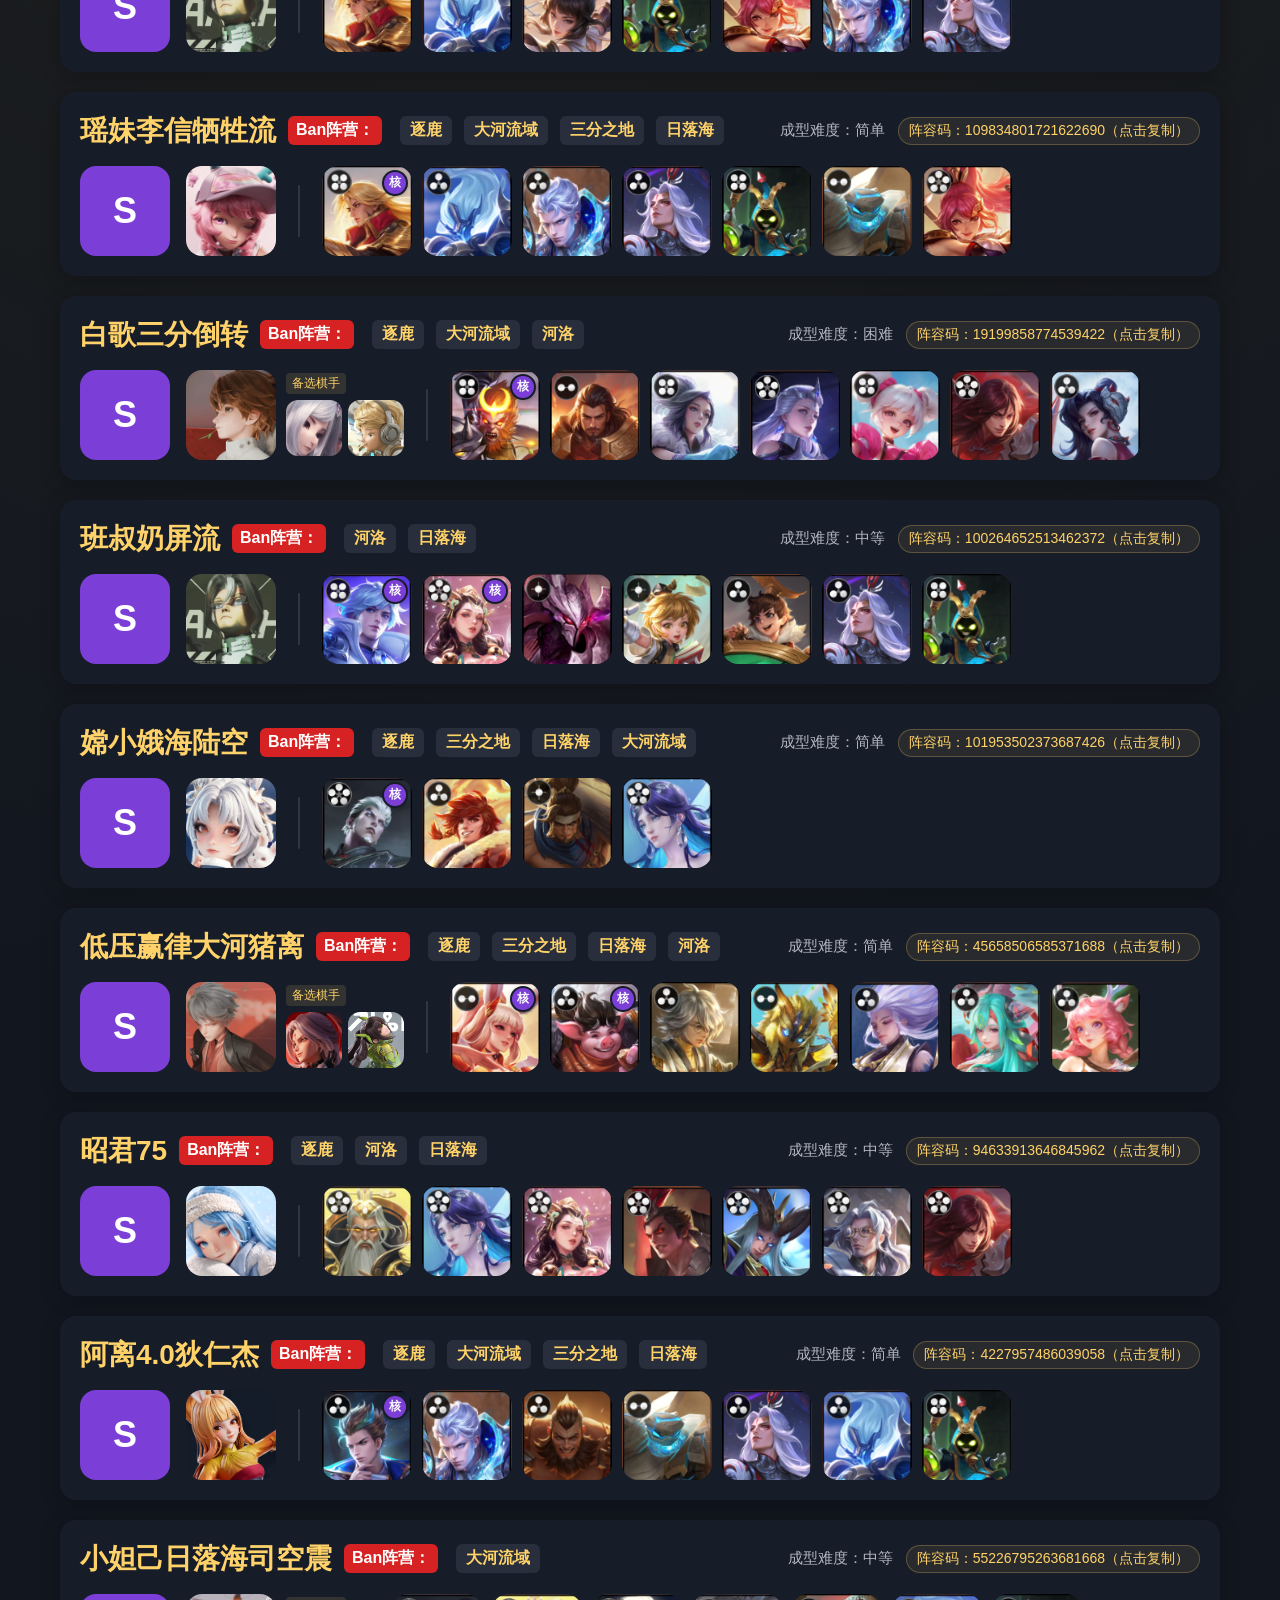
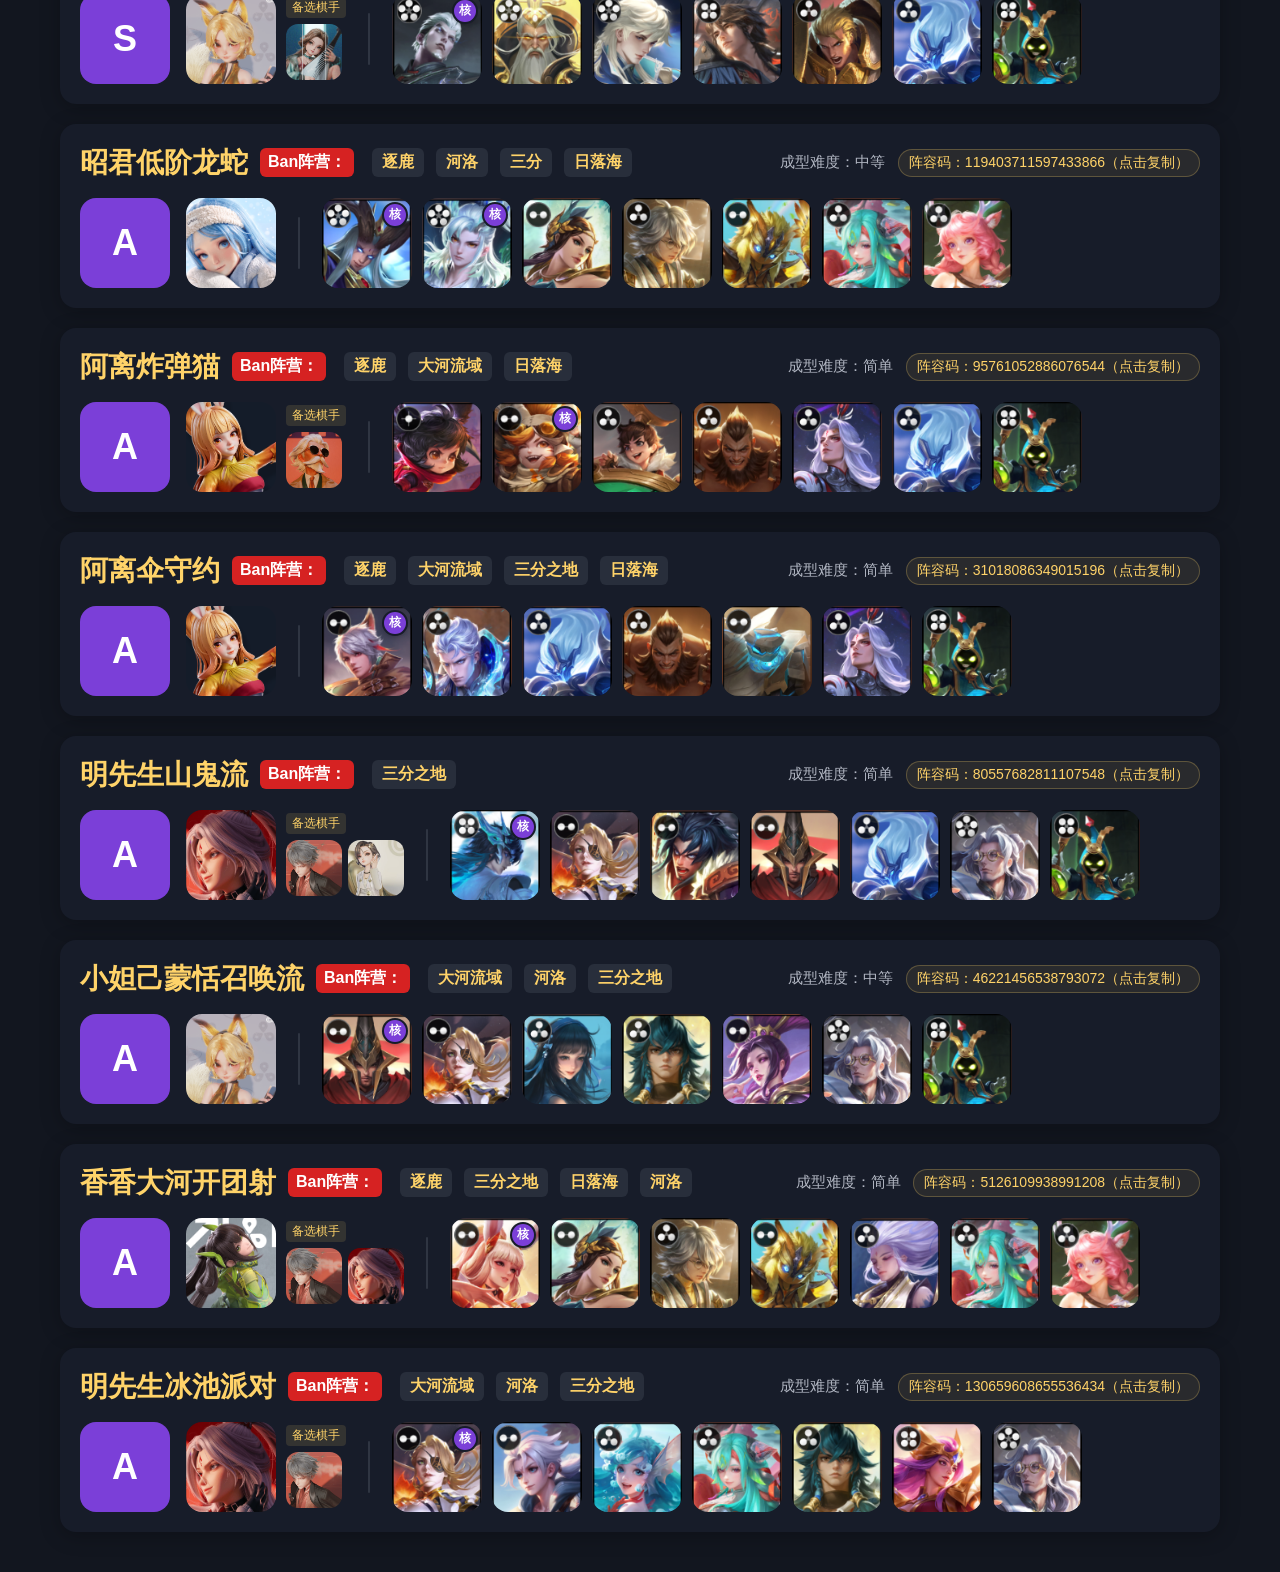
==== commit b8f6fab8: "Update index.html" ====
--- a/index.html
+++ b/index.html
@@ -942,7 +942,7 @@
             <h3 style="font-size:22px;color:#ffd369;margin-bottom:18px;text-align:center;">最新阵容强度排行榜</h3>
         </div>
         <!-- 修改这里的数字，逗号分隔，就是首页要展示的阵容ID -->
-        <div id="homeShowIdList" style="display:none">1,7,2,3,77,8,9,10,13,11,17,5,23,6,60,12,18,39,30,14,66</div>
+        <div id="homeShowIdList" style="display:none">1,7,2,3,77,8,9,10,13,11,17,5,23,18,6,60,12,39,30,14,66</div>
         <div class="lineup-list" id="homeTopList"></div>
     </div>
     <script src="./app.js"></script>
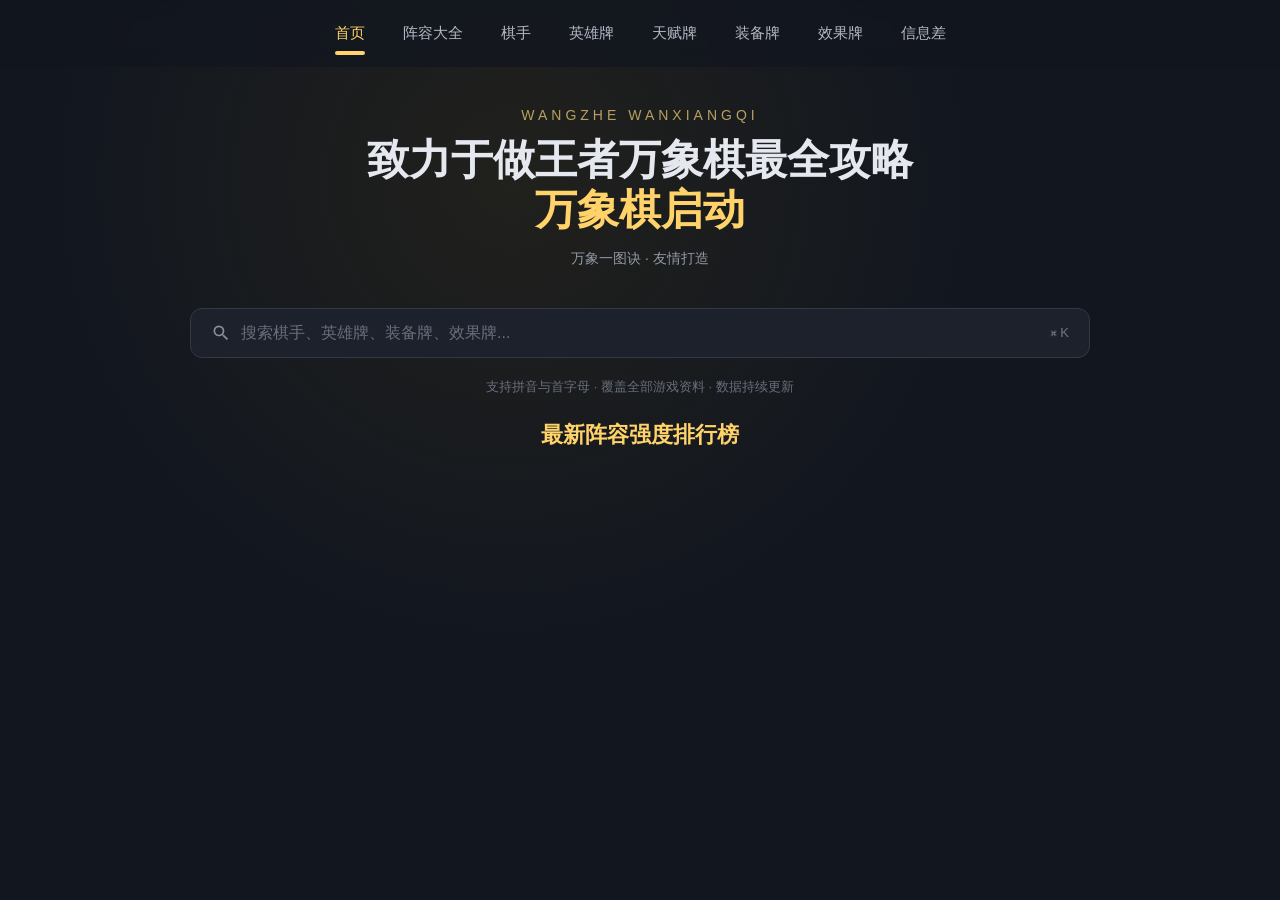
==== commit 5324230c: "Update index.html" ====
--- a/index.html
+++ b/index.html
@@ -851,6 +851,26 @@
             font-weight: bold;
             font-size: 14px;
             background: #222733;
+        }
+        /* 二维码框样式 */
+        .qr-bottom-block{
+            background:#1c212c;
+            border:1px solid #282d38;
+            border-radius:14px;
+            padding:18px;
+            margin-top:16px;
+            text-align:center;
+        }
+        .qr-bottom-block img{
+            width:130px;
+            height:130px;
+            border-radius:10px;
+        }
+        .qr-bottom-desc{
+            margin-top:10px;
+            color:#ffd369;
+            font-weight:bold;
+            font-size:14px;
         }
         /* 解锁弹窗 */
         #lockModal{
@@ -1320,6 +1340,11 @@
                     </div>
                 ` : '<p class="empty-text">暂无站位图</p>'}
             </div>
+            <!-- ========== 新增二维码框，在弹窗最底部 ========== -->
+            <div class="qr-bottom-block">
+                <img src="./images/erweima.png" alt="万象一图诀二维码">
+                <div class="qr-bottom-desc">万象一图诀</div>
+            </div>
             `;
     modalDom.style.display = 'flex';
 }
@@ -1327,42 +1352,4 @@
 
 
         function renderHomeTopRank(){
-            const wrap = document.getElementById('homeTopList');
-            const idBox = document.getElementById('homeShowIdList');
-            wrap.innerHTML = '';
-            if(!idBox) return;
-
-            const targetIds = idBox.innerText.split(',')
-                .map(s=>Number(s.trim()))
-                .filter(n=>!isNaN(n));
-
-            targetIds.forEach(id=>{
-                const item = lineupList.find(x=>x.id === id);
-                if(!item) return;
-                wrap.appendChild(buildCard(item));
-            })
-        }
-
-        window.addEventListener('load', loadLineupJson);
-    </script>
-    <!-- 阵容弹窗 -->
-<div class="modal" id="detailModal">
-    <div class="modal-content">
-        <div id="modalBody"></div>
-    </div>
-</div>
-
-</div>
-<!-- 解锁弹窗 -->
-<div id="lockModal">
-    <div class="lock-inner">
-        <h3>访问验证</h3>
-        <p>请输入解锁口令</p>
-        <input id="codeInput" type="text" placeholder="输入口令">
-        <div id="tipText"></div>
-        <button id="unlockBtn">确认解锁</button>
-    </div>
-</div>
-
-</body>
-</html>
+            const wrap = document.getElementById('homeTopList
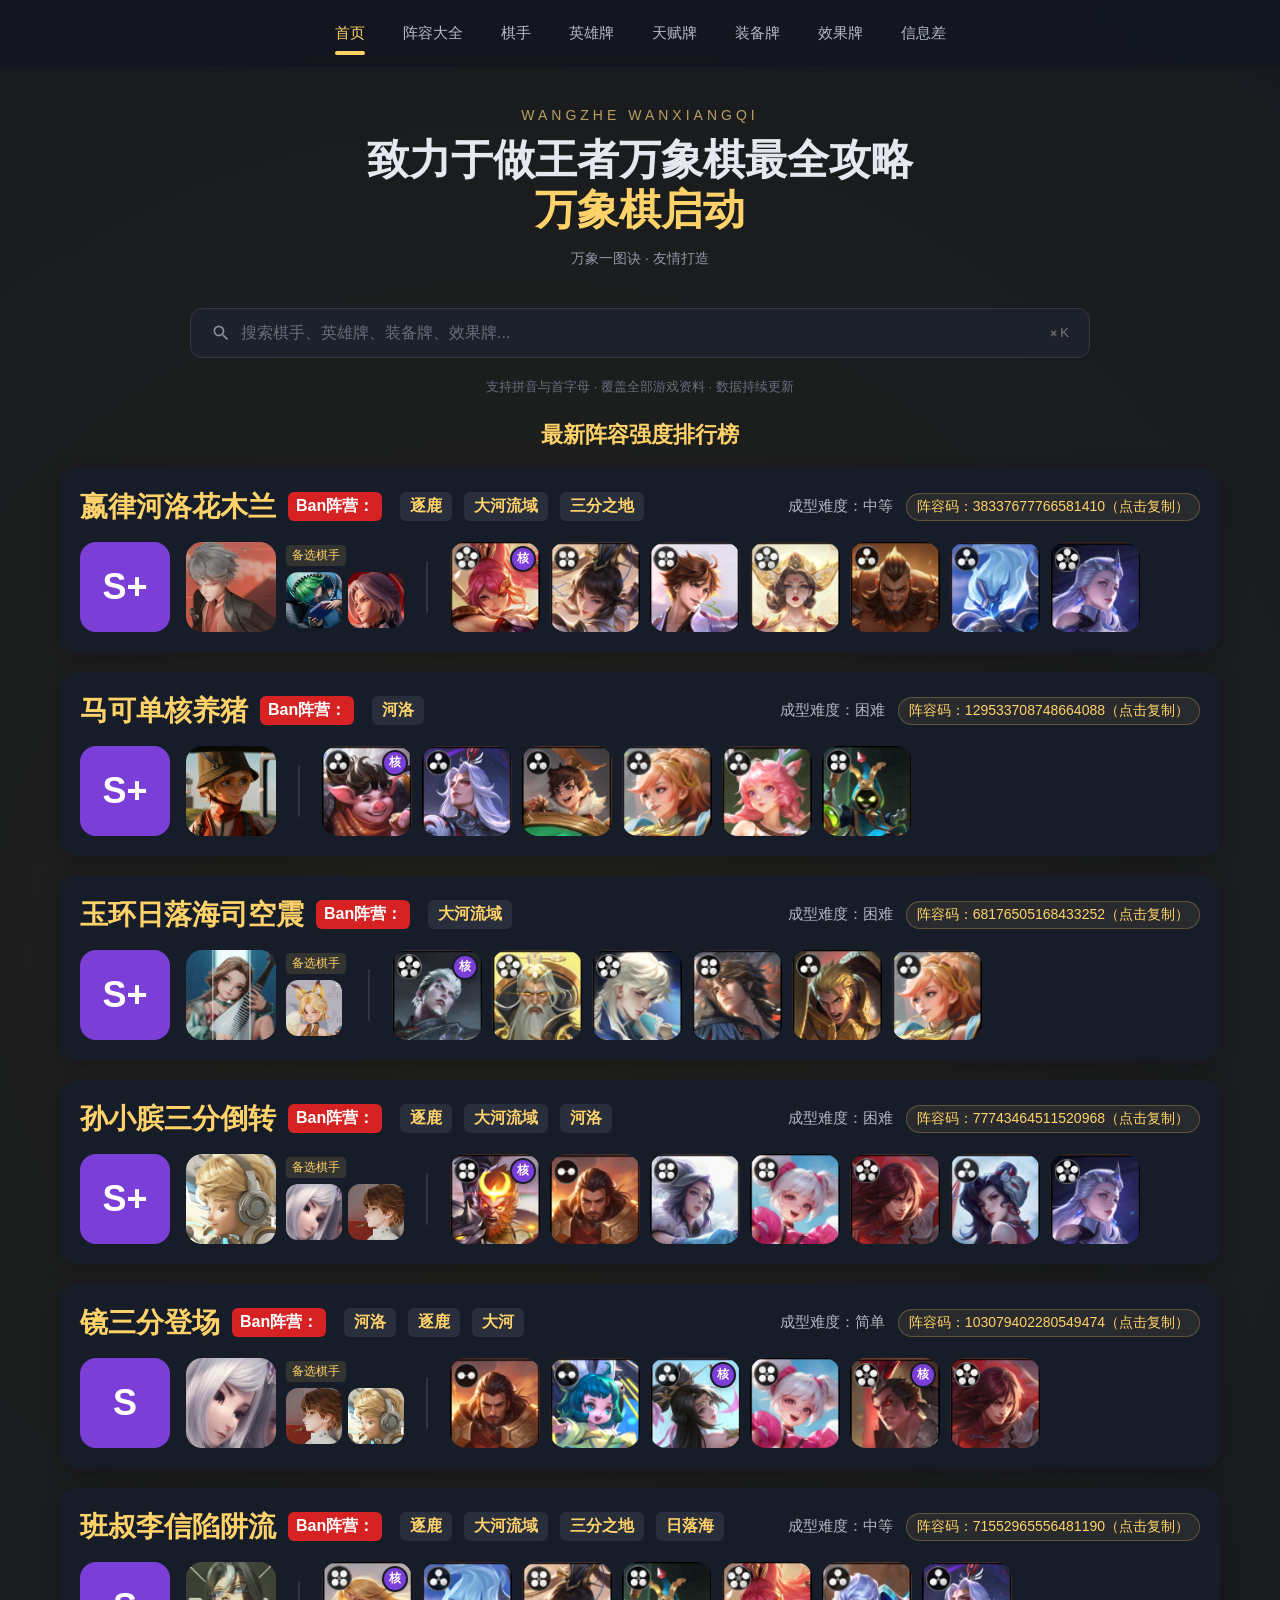
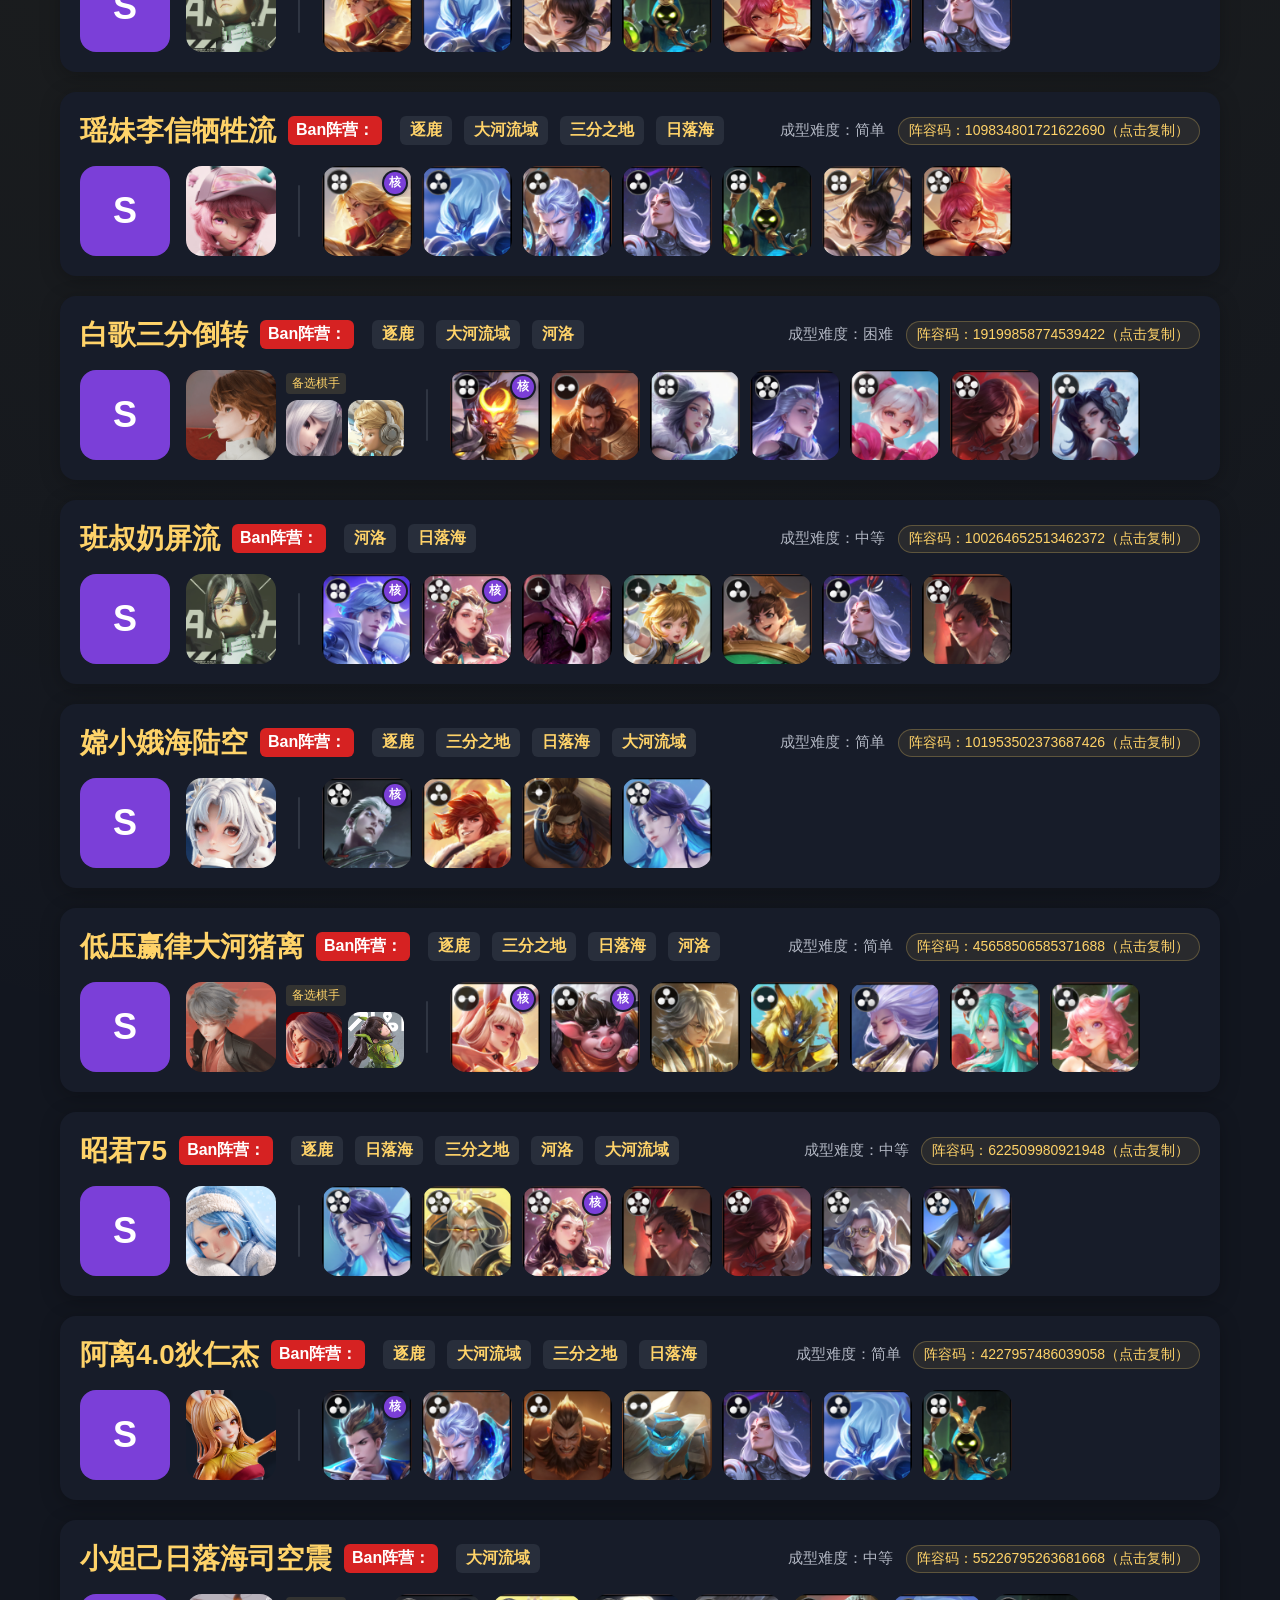
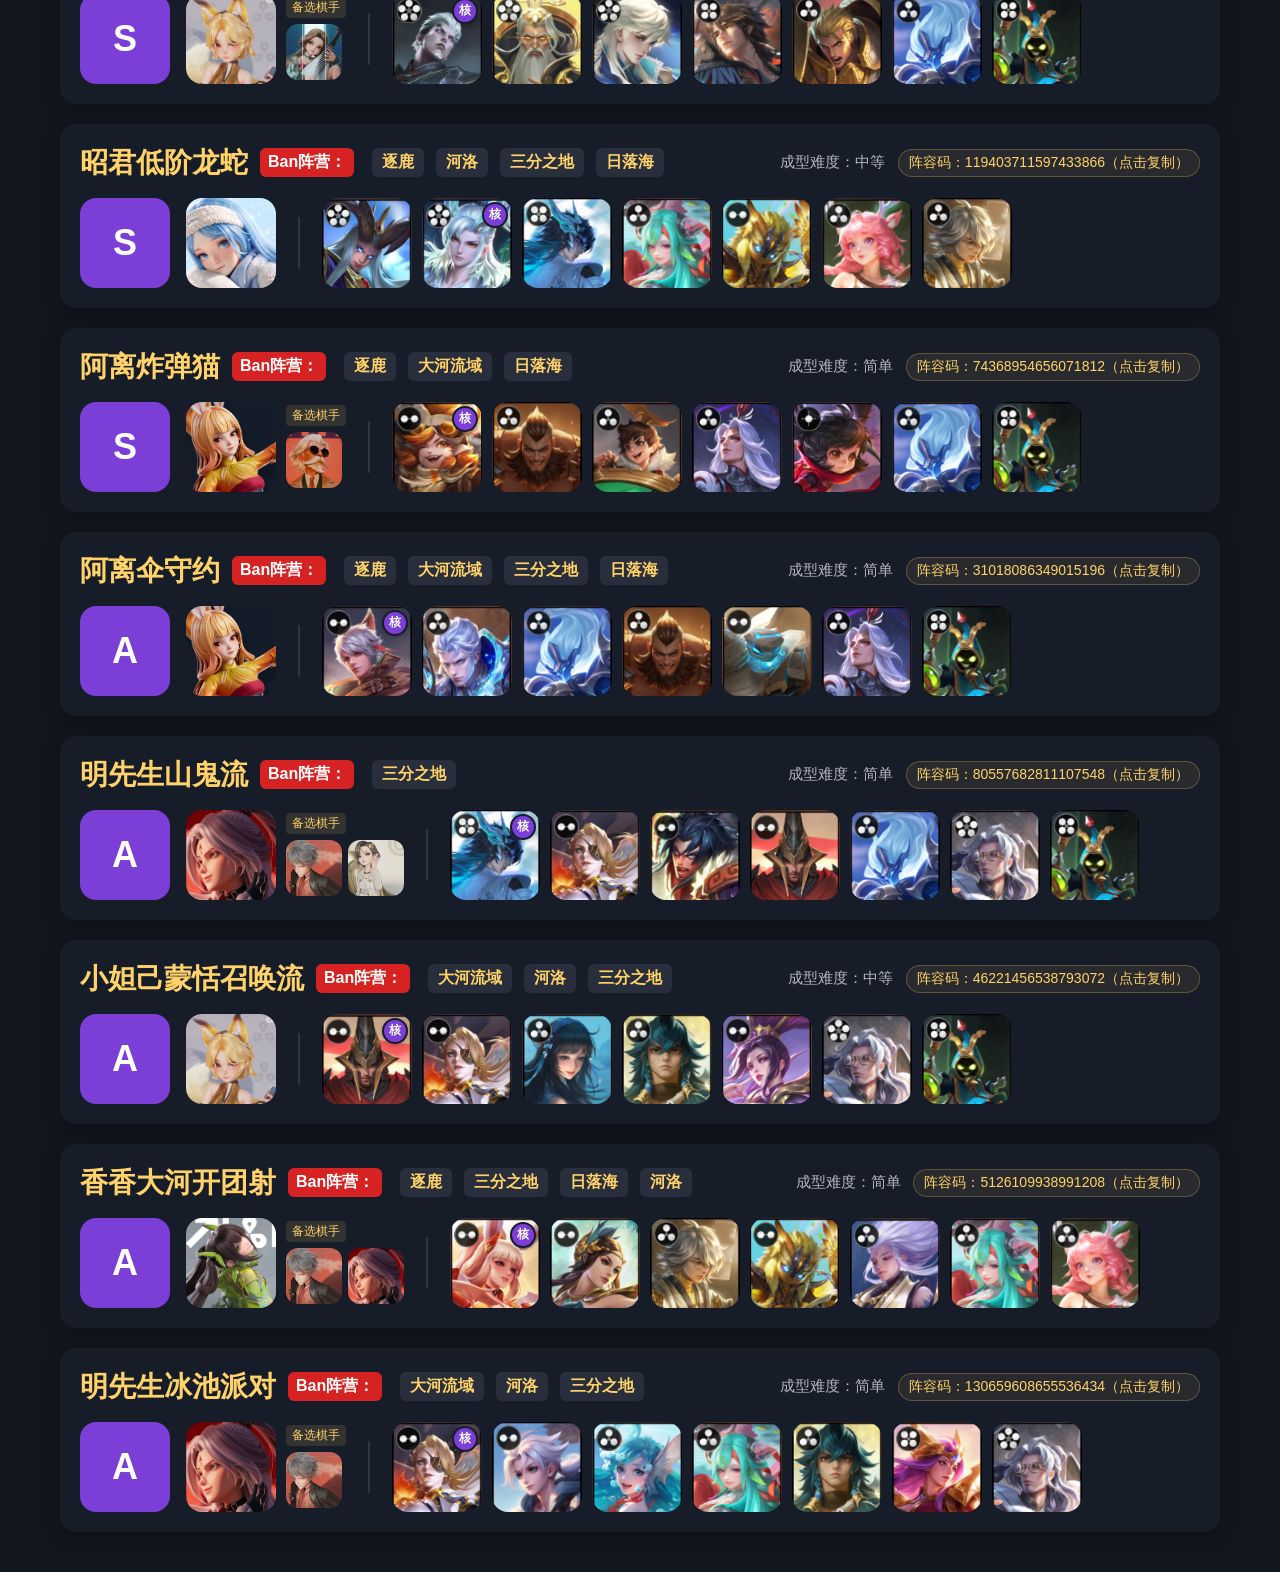
==== commit a8b1b6ea: "Update index.html" ====
--- a/index.html
+++ b/index.html
@@ -129,6 +129,13 @@
             font-size:16px;
             font-weight:bold;
             margin-right:6px;
+        }
+        .ban-item {
+            padding:4px 10px;
+            background:#282e3b;
+            border-radius:6px;
+            color:#ffd369;
+            font-weight: 700;
         }
         /* 阵容卡片 */
         .lineup-card {
@@ -979,278 +986,301 @@
             })
         })();
     </script>
-    <script>
-        let lineupList = [];
-        let currentLineup = null;
-        let modalDom = null;
-        let modalInner = null;
-        function closeModal(){
-            if(!modalDom) return;
-            modalDom.style.display = 'none';
-        }
-
-        async function loadLineupJson() {
-            try {
-                modalDom = document.querySelector('.modal');
-                modalInner = document.querySelector('#modalBody');
-                modalDom.addEventListener('click', function(e){
-                    if(e.target === modalDom){
+    <div class="modal">
+        <div class="modal-content">
+            <div id="modalBody"></div>
+        </div>
+    </div>
+   <script>
+    let lineupList = [];
+    let currentLineup = null;
+    let modalDom = null;
+    let modalInner = null;
+
+    function closeModal() {
+        if (!modalDom) return;
+        modalDom.style.display = 'none';
+    }
+
+    async function loadLineupJson() {
+        try {
+            modalDom = document.querySelector('.modal');
+            modalInner = document.querySelector('#modalBody');
+
+            if (modalDom) {
+                modalDom.addEventListener('click', function (e) {
+                    if (e.target === modalDom) {
                         closeModal();
                     }
-                })
-                const res = await fetch("./lineup.json");
-                lineupList = await res.json();
-                renderHomeTopRank();
-            } catch (err) {
-                console.error("加载 lineup.json 失败：", err);
-                const wrap = document.getElementById('homeTopList');
-                if(wrap) wrap.innerHTML = `<p style="color:#ff8888">❌ 阵容数据加载失败，请检查 lineup.json 文件路径</p>`;
+                });
             }
-        }
-
-        async function copyCode(ele, rawCode) {
-            const realCode = rawCode.split("（")[0];
-            try {
-                await navigator.clipboard.writeText(realCode)
-                ele.classList.add('copied');
-                setTimeout(()=>{ele.classList.remove('copied');}, 1800);
-            } catch (e) {
-                alert("复制失败，请手动复制：" + realCode)
+
+            const res = await fetch("./lineup.json");
+            lineupList = await res.json();
+            renderHomeTopRank();
+        } catch (err) {
+            console.error("加载 lineup.json 失败：", err);
+            const wrap = document.getElementById('homeTopList');
+            if (wrap) {
+                wrap.innerHTML = `<p style="color:#ff8888;text-align:center;margin-top:20px;">❌ 阵容数据加载失败，请检查 lineup.json 文件路径</p>`;
             }
         }
-
-        function buildCard(item){
-            const div = document.createElement('div');
-            div.className = "lineup-card";
-            div.dataset.id = item.id;
-
-            let banHtml = '';
-            if(Array.isArray(item["ban位"]) && item["ban位"].length > 0){
-                banHtml = `<span class="ban-title-tag">Ban阵营：</span>`
-                    + item["ban位"].map(b=>`<span class="ban-item">${b}</span>`).join('');
-            }
-
-            let heroHtml = '';
-            if(Array.isArray(item.heroList)){
-                heroHtml = item.heroList.map(h=>`
-             <div class="mini-hero ${h.isCore ? 'core' : ''}">
-                 <img src="${h.img}" alt="${h.name}">
-             </div>
-         `).join('');
-            }
-
-            let alternatePlayerHtml = '';
-            if(Array.isArray(item.alternatePlayer) && item.alternatePlayer.length > 0){
-                alternatePlayerHtml = `
-             <div class="alternate-col">
-                 <div class="alternate-player-label">备选棋手</div>
-                 <div class="alternate-wrap">
-                     ${item.alternatePlayer.map((_, idx)=>{
-                         const src = item.alternatePlayerImg?.[idx] || "";
-                         return `<div class="alt-player"><img src="${src}"></div>`;
-                     }).join('')}
-             </div>
-         </div>
-         `;
-            }
-
-            div.innerHTML = `
-         <div class="lineup-info-top">
-             <div class="lineup-name">${item.name}</div>
-             ${banHtml}
-             <div class="lineup-meta">
-                 成型难度：${item.hard} &nbsp;
-                 <span class="copy-code" data-code="${item.lineupCode}">
-                    <span class="copy-normal">阵容码：${item.lineupCode}</span>
-                    <span class="copy-success">✅已复制</span>
-                 </span>
-             </div>
-         </div>
-         <div class="lineup-bottom-row">
-             <div class="lineup-rank">${item.rank}</div>
-             <div class="player-group">
-                 <div class="main-player">
-                     <img src="${item.playerImg}" alt="">
-                 </div>
-                 ${alternatePlayerHtml}
-             </div>
-             <div class="hero-divider"></div>
-             <div class="hero-row">
-                 ${heroHtml}
-             </div>
-         </div>
-     `;
-
-            const copySpan = div.querySelector('.copy-code');
-            copySpan.onclick = (e)=>{
-                e.stopPropagation();
-                copyCode(copySpan, item.lineupCode);
-            }
-            div.onclick = ()=>{
-                openLineupModal(item);
-            }
-            return div;
-        }
-function openLineupModal(item){
-    currentLineup = item;
-
-    let heroHtml = '';
-    if(Array.isArray(item.heroList)){
-        heroHtml = item.heroList.map(h=>`
-     <div class="mini-hero-modal ${h.isCore ? 'core' : ''}">
-         <img src="${h.img}" alt="${h.name}">
-     </div>`
-        ).join('');
     }
 
-    let backupHeroHtml = '';
-    if(Array.isArray(item.backupHeroList)){
-        backupHeroHtml = item.backupHeroList.map(h=>`
-     <div class="mini-hero-modal">
-         <img src="${h.img}" alt="${h.name}">
-     </div>`
-        ).join('');
+    async function copyCode(ele, rawCode) {
+        const realCode = rawCode.split("（")[0];
+        try {
+            await navigator.clipboard.writeText(realCode);
+            ele.classList.add('copied');
+            setTimeout(() => {
+                ele.classList.remove('copied');
+            }, 1800);
+        } catch (e) {
+            alert("复制失败，请手动复制：" + realCode);
+        }
     }
 
-    let functionalHeroHtml = '';
-    if(Array.isArray(item.funcHeroList) && item.funcHeroList.length>0){
-        functionalHeroHtml = item.funcHeroList.map(h=>`
-            <div class="func-hero-item">
-                <img class="mini-hero-modal" src="${h.img}" alt="${h.name}">
-                <div class="func-info">
-                    <div class="func-name">${h.name}</div>
-                    <div class="func-desc">${h.desc}</div>
+    function buildCard(item) {
+        const div = document.createElement('div');
+        div.className = "lineup-card";
+        div.dataset.id = item.id;
+
+        let banHtml = '';
+        if (Array.isArray(item["ban位"]) && item["ban位"].length > 0) {
+            banHtml = `<span class="ban-title-tag">Ban阵营：</span>`
+                + item["ban位"].map(b => `<span class="ban-item">${b}</span>`).join('');
+        }
+
+        let heroHtml = '';
+        if (Array.isArray(item.heroList)) {
+            heroHtml = item.heroList.map(h => `
+                <div class="mini-hero ${h.isCore ? 'core' : ''}">
+                    <img src="${h.img}" alt="${h.name}">
+                </div>
+            `).join('');
+        }
+
+        let alternatePlayerHtml = '';
+        if (Array.isArray(item.alternatePlayer) && item.alternatePlayer.length > 0) {
+            alternatePlayerHtml = `
+                <div class="alternate-col">
+                    <div class="alternate-player-label">备选棋手</div>
+                    <div class="alternate-wrap">
+                        ${item.alternatePlayer.map((_, idx) => {
+                            const src = item.alternatePlayerImg?.[idx] || "";
+                            return `<div class="alt-player"><img src="${src}"></div>`;
+                        }).join('')}
+                    </div>
+                </div>
+            `;
+        }
+
+        div.innerHTML = `
+            <div class="lineup-info-top">
+                <div class="lineup-name">${item.name}</div>
+                ${banHtml}
+                <div class="lineup-meta">
+                    成型难度：${item.hard} &nbsp;
+                    <span class="copy-code" data-code="${item.lineupCode}">
+                        <span class="copy-normal">阵容码：${item.lineupCode}</span>
+                        <span class="copy-success">✅已复制</span>
+                    </span>
                 </div>
             </div>
-        `).join('');
-    }else{
-        functionalHeroHtml = `<p class="empty-text">暂无</p>`;
+            <div class="lineup-bottom-row">
+                <div class="lineup-rank">${item.rank}</div>
+                <div class="player-group">
+                    <div class="main-player">
+                        <img src="${item.playerImg}" alt="">
+                    </div>
+                    ${alternatePlayerHtml}
+                </div>
+                <div class="hero-divider"></div>
+                <div class="hero-row">
+                    ${heroHtml}
+                </div>
+            </div>
+        `;
+
+        const copySpan = div.querySelector('.copy-code');
+        copySpan.onclick = (e) => {
+            e.stopPropagation();
+            copyCode(copySpan, item.lineupCode);
+        };
+
+        div.onclick = () => {
+            openLineupModal(item);
+        };
+
+        return div;
     }
 
-
-    let equipFirstHtml = '';
-    if(Array.isArray(item.equipFirst)){
-        equipFirstHtml = item.equipFirst.map(e=>`
-     <div class="equip-pill">
-         <img src="${e.img}" alt="${e.name}">
-     </div>`
-        ).join('');
-    }
-    let equipSecondHtml = '';
-    if(Array.isArray(item.equipSecond)){
-        equipSecondHtml = item.equipSecond.map(e=>`
-     <div class="equip-pill">
-         <img src="${e.img}" alt="${e.name}">
-     </div>`
-        ).join('');
-    }
-
-    let talentTongCardHtml = '';
-    if(Array.isArray(item.talentTong) && item.talentTong.length>0){
-       talentTongCardHtml = item.talentTong.map(t=>`
-    <div class="talent-card-full">
-        <div class="talent-card-imgbox">
-            <img src="${t.img}" alt="${t.name}">
-        </div>
-        <div class="talent-card-name">${t.name}</div>
-    </div>`).join('');
-    }else{
-        talentTongCardHtml = `<p class="empty-text">暂无</p>`;
-    }
-    let talentYinCardHtml = '';
-    if(Array.isArray(item.talentYin) && item.talentYin.length>0){
-        talentYinCardHtml = item.talentYin.map(t=>`
-        <div class="talent-card-full">
-            <div class="talent-card-imgbox">
-                <img src="${t.img}" alt="${t.name}">
+    function openLineupModal(item) {
+        currentLineup = item;
+
+        let heroHtml = '';
+        if (Array.isArray(item.heroList)) {
+            heroHtml = item.heroList.map(h => `
+                <div class="mini-hero-modal ${h.isCore ? 'core' : ''}">
+                    <img src="${h.img}" alt="${h.name}">
+                </div>
+            `).join('');
+        }
+
+        let backupHeroHtml = '';
+        if (Array.isArray(item.backupHeroList)) {
+            backupHeroHtml = item.backupHeroList.map(h => `
+                <div class="mini-hero-modal">
+                    <img src="${h.img}" alt="${h.name}">
+                </div>
+            `).join('');
+        }
+
+        let functionalHeroHtml = '';
+        if (Array.isArray(item.funcHeroList) && item.funcHeroList.length > 0) {
+            functionalHeroHtml = item.funcHeroList.map(h => `
+                <div class="func-hero-item">
+                    <img class="mini-hero-modal" src="${h.img}" alt="${h.name}">
+                    <div class="func-info">
+                        <div class="func-name">${h.name}</div>
+                        <div class="func-desc">${h.desc}</div>
+                    </div>
+                </div>
+            `).join('');
+        } else {
+            functionalHeroHtml = `<p class="empty-text">暂无</p>`;
+        }
+
+        let equipFirstHtml = '';
+        if (Array.isArray(item.equipFirst)) {
+            equipFirstHtml = item.equipFirst.map(e => `
+                <div class="equip-pill">
+                    <img src="${e.img}" alt="${e.name}">
+                </div>
+            `).join('');
+        }
+
+        let equipSecondHtml = '';
+        if (Array.isArray(item.equipSecond)) {
+            equipSecondHtml = item.equipSecond.map(e => `
+                <div class="equip-pill">
+                    <img src="${e.img}" alt="${e.name}">
+                </div>
+            `).join('');
+        }
+
+        let talentTongCardHtml = '';
+        if (Array.isArray(item.talentTong) && item.talentTong.length > 0) {
+            talentTongCardHtml = item.talentTong.map(t => `
+                <div class="talent-card-full">
+                    <div class="talent-card-imgbox">
+                        <img src="${t.img}" alt="${t.name}">
+                    </div>
+                    <div class="talent-card-name">${t.name}</div>
+                </div>
+            `).join('');
+        } else {
+            talentTongCardHtml = `<p class="empty-text">暂无</p>`;
+        }
+
+        let talentYinCardHtml = '';
+        if (Array.isArray(item.talentYin) && item.talentYin.length > 0) {
+            talentYinCardHtml = item.talentYin.map(t => `
+                <div class="talent-card-full">
+                    <div class="talent-card-imgbox">
+                        <img src="${t.img}" alt="${t.name}">
+                    </div>
+                    <div class="talent-card-name">${t.name}</div>
+                </div>
+            `).join('');
+        } else {
+            talentYinCardHtml = `<p class="empty-text">暂无</p>`;
+        }
+
+        let talentJinCardHtml = '';
+        if (Array.isArray(item.talentJin) && item.talentJin.length > 0) {
+            talentJinCardHtml = item.talentJin.map(t => `
+                <div class="talent-card-full">
+                    <div class="talent-card-imgbox">
+                        <img src="${t.img}" alt="${t.name}">
+                    </div>
+                    <div class="talent-card-name">${t.name}</div>
+                </div>
+            `).join('');
+        } else {
+            talentJinCardHtml = `<p class="empty-text">暂无</p>`;
+        }
+
+        let effectCardFullHtml = '';
+        if (Array.isArray(item.effectCard) && item.effectCard.length > 0) {
+            effectCardFullHtml = item.effectCard.map(e => `
+                <div class="effect-card-full">
+                    <div class="effect-card-imgbox">
+                        <img src="${e.img}" alt="${e.name}">
+                    </div>
+                    <div class="effect-card-name">${e.name}</div>
+                </div>
+            `).join('');
+        } else {
+            effectCardFullHtml = `<p class="empty-text">暂无</p>`;
+        }
+
+        let runStageHtml = '';
+        if (Array.isArray(item.runStage)) {
+            runStageHtml = item.runStage.map(stage => {
+                let stageHeroHtml = '';
+                if (Array.isArray(stage.heroList)) {
+                    stageHeroHtml = stage.heroList.map(h => `
+                        <div class="mini-hero-modal ${h.isCore ? 'core' : ''}">
+                            <img src="${h.img}" alt="${h.name}">
+                        </div>
+                    `).join('');
+                }
+                return `
+                    <div class="stage-block">
+                        <div class="stage-title"><span class="run-stage-tag">${stage.title}</span></div>
+                        <div class="stage-heroes">${stageHeroHtml || '<p class="empty-text">无</p>'}</div>
+                        <p class="stage-desc">${stage.desc}</p>
+                    </div>
+                `;
+            }).join('');
+        }
+
+        let banModalHtml = '';
+        if (Array.isArray(item["ban位"]) && item["ban位"].length > 0) {
+            banModalHtml = `
+                <div class="modal-block">
+                    <h4>BAN阵营</h4>
+                    <div class="modal-sub">${item["ban位"].join("、")}</div>
+                </div>
+            `;
+        }
+
+        let noticeHtml = "";
+        if (Array.isArray(item.notice) && item.notice.length > 0) {
+            noticeHtml = item.notice.map(n => `<li>${n}</li>`).join("");
+        } else {
+            noticeHtml = `<li>无</li>`;
+        }
+
+        const coreHero = item.heroList?.find(h => h.isCore);
+
+        modalInner.innerHTML = `
+            <span class="modal-close" onclick="closeModal();">×</span>
+            <div class="modal-top-info">
+                <img class="player-avatar" src="${item.playerImg || ''}" alt="${item.player}">
+                <div class="info-text">
+                    <div class="name-code-row">
+                        <h2>${item.name}</h2>
+                        <span class="code-text" onclick="copyCode(this, '${item.lineupCode || ''}')">
+                            <span class="code-normal">阵容码：${item.lineupCode || ''}</span>
+                            <span class="code-success">✅已复制</span>
+                        </span>
+                    </div>
+                    <div class="modal-sub">强度：${item.rank || ''} ｜ 成型难度：${item.hard || ''}</div>
+                </div>
             </div>
-            <div class="talent-card-name">${t.name}</div>
-        </div>`).join('');
-    }else{
-        talentYinCardHtml = `<p class="empty-text">暂无</p>`;
-    }
-    let talentJinCardHtml = '';
-    if(Array.isArray(item.talentJin) && item.talentJin.length>0){
-        talentJinCardHtml = item.talentJin.map(t=>`
-        <div class="talent-card-full">
-            <div class="talent-card-imgbox">
-                <img src="${t.img}" alt="${t.name}">
-            </div>
-            <div class="talent-card-name">${t.name}</div>
-        </div>`).join('');
-    }else{
-        talentJinCardHtml = `<p class="empty-text">暂无</p>`;
-    }
-
-    let effectCardFullHtml = '';
-    if(Array.isArray(item.effectCard) && item.effectCard.length>0){
-        effectCardFullHtml = item.effectCard.map(e=>`
-    <div class="effect-card-full">
-        <div class="effect-card-imgbox">
-            <img src="${e.img}" alt="${e.name}">
-        </div>
-        <div class="effect-card-name">${e.name}</div>
-    </div>`).join('');
-    }else{
-        effectCardFullHtml = `<p class="empty-text">暂无</p>`;
-    }
-
-    let runStageHtml = '';
-    if(Array.isArray(item.runStage)){
-        runStageHtml = item.runStage.map(stage=>{
-            let stageHeroHtml = '';
-            if(Array.isArray(stage.heroList)){
-                stageHeroHtml = stage.heroList.map(h=>`
-             <div class="mini-hero-modal ${h.isCore ? 'core' : ''}">
-                 <img src="${h.img}" alt="${h.name}">
-             </div>`
-                ).join('');
-            }
-            return `
-     <div class="stage-block">
-         <div class="stage-title"><span class="run-stage-tag">${stage.title}</span></div>
-         <div class="stage-heroes">${stageHeroHtml || '<p class="empty-text">无</p>'}</div>
-         <p class="stage-desc">${stage.desc}</p>
-     </div>
-     `;
-        }).join('');
-    }
-
-    let banModalHtml = '';
-    if(Array.isArray(item["ban位"]) && item["ban位"].length>0){
-        banModalHtml = `
- <div class="modal-block">
-     <h4>BAN阵营</h4>
-     <div class="modal-sub">${item["ban位"].join("、")}</div>
- </div>`
-    }
-
-    let noticeHtml = "";
-    if(Array.isArray(item.notice) && item.notice.length > 0){
-        noticeHtml = item.notice.map(n=>`<li>${n}</li>`).join("");
-    }else{
-        noticeHtml = `<li>无</li>`;
-    }
-
-    const coreHero = item.heroList?.find(h=>h.isCore);
-
-    modalInner.innerHTML = `
-<span class="modal-close" onclick="closeModal();">×</span>
-<div class="modal-top-info">
-    <img class="player-avatar" src="${item.playerImg || ''}" alt="${item.player}">
-    <div class="info-text">
-        <div class="name-code-row">
-            <h2>${item.name}</h2>
-            <span class="code-text" onclick="copyCode(this, '${item.lineupCode || ''}')">
-                <span class="code-normal">阵容码：${item.lineupCode || ''}</span>
-                <span class="code-success">✅已复制</span>
-            </span>
-        </div>
-        <div class="modal-sub">强度：${item.rank || ''} ｜ 成型难度：${item.hard || ''}</div>
-    </div>
-</div>
-${banModalHtml}
-
+            ${banModalHtml}
 
             <div class="modal-block">
                 <h4>阵容组成</h4>
@@ -1340,16 +1370,33 @@
                     </div>
                 ` : '<p class="empty-text">暂无站位图</p>'}
             </div>
-            <!-- ========== 新增二维码框，在弹窗最底部 ========== -->
+
             <div class="qr-bottom-block">
-                <img src="./images/erweima.png" alt="万象一图诀二维码">
+                <img src="./images/wanxiangyitujue.png" alt="万象一图诀二维码">
                 <div class="qr-bottom-desc">万象一图诀</div>
             </div>
-            `;
-    modalDom.style.display = 'flex';
-}
-
-
-
-        function renderHomeTopRank(){
-            const wrap = document.getElementById('homeTopList
+        `;
+
+        modalDom.style.display = 'flex';
+    }
+
+    function renderHomeTopRank() {
+        const wrap = document.getElementById('homeTopList');
+        if (!wrap) return;
+
+        const idStr = document.getElementById('homeShowIdList').innerText.trim();
+        const showIds = idStr.split(',').map(Number);
+        const filterData = lineupList.filter(d => showIds.includes(d.id));
+
+        filterData.sort((a, b) => showIds.indexOf(a.id) - showIds.indexOf(b.id));
+        wrap.innerHTML = '';
+
+        filterData.forEach(item => {
+            const cardDom = buildCard(item);
+            wrap.appendChild(cardDom);
+        });
+    }
+
+    loadLineupJson();
+</script>
+
